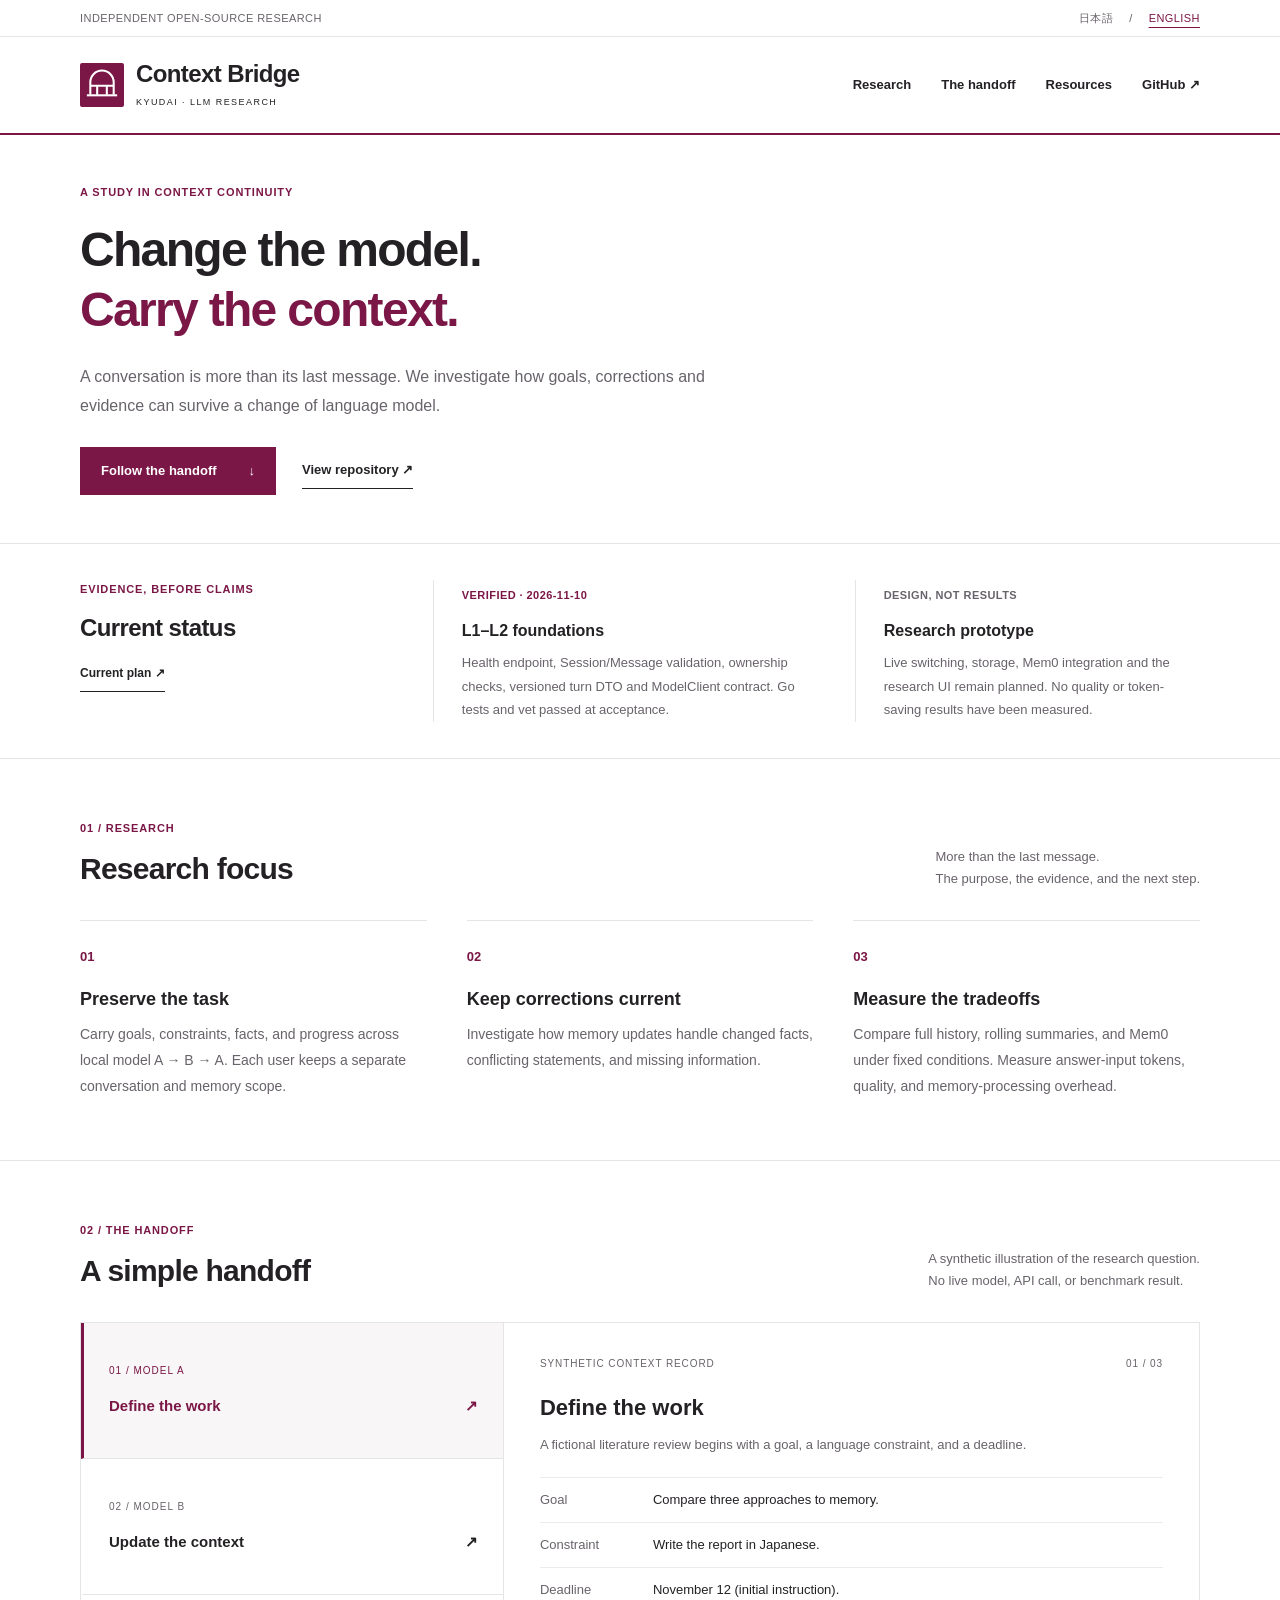
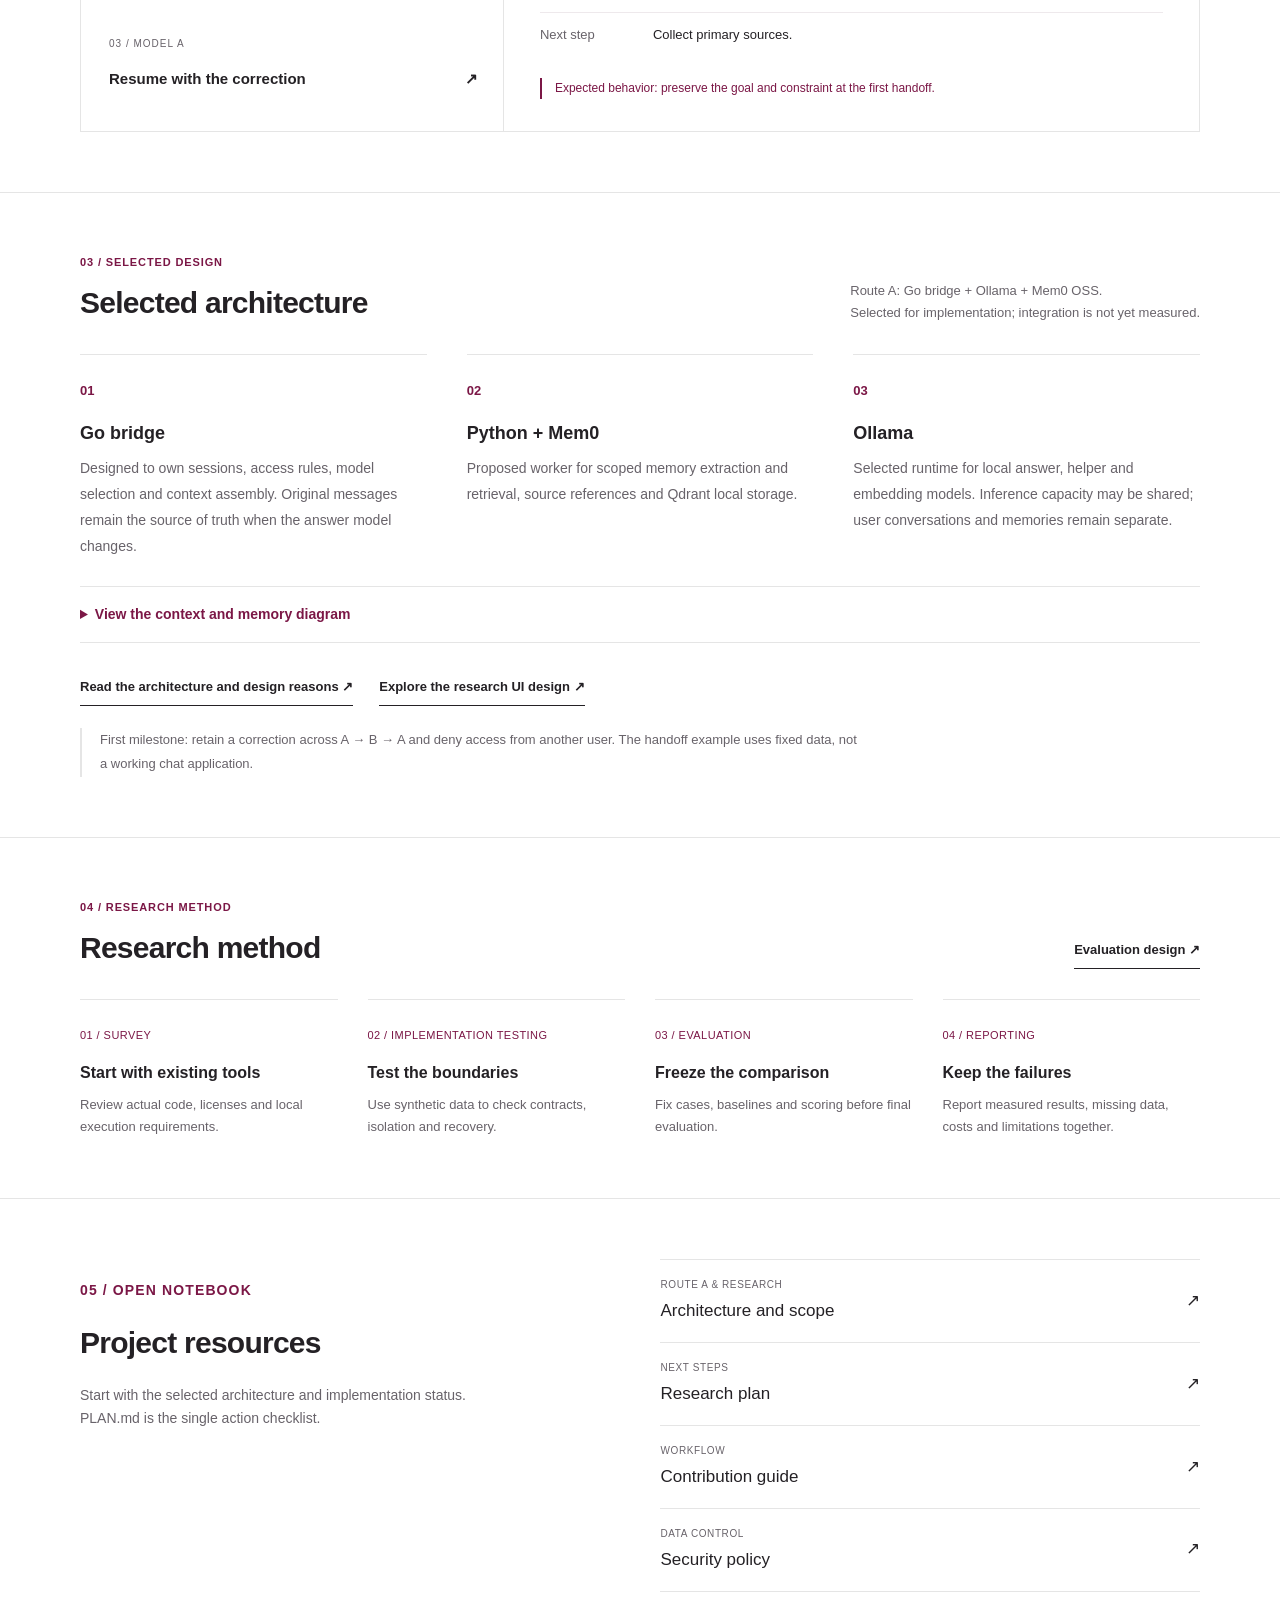
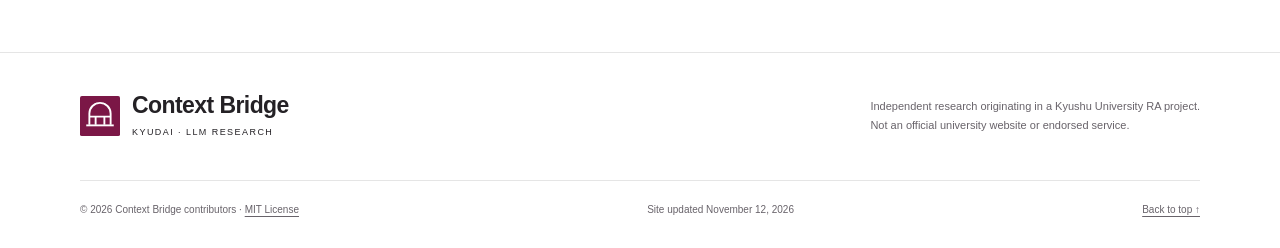
==== website/index.html @ 50d4b8a9 "Simplify public website with white academic layout" ====
<!doctype html>
<html lang="en">
<head>
  <meta charset="utf-8">
  <meta name="viewport" content="width=device-width, initial-scale=1">
  <meta name="description" content="Route A selected: Go, Ollama and Mem0 OSS. An independent research prototype for context continuity across local language models.">
  <meta name="theme-color" content="#ffffff">
  <title>Kyudai LLM Context Bridge — Carry the context</title>
  <link rel="icon" href="assets/mark.svg" type="image/svg+xml">
  <link rel="stylesheet" href="assets/style.css">
  <link rel="alternate" hreflang="ja" href="ja.html">
  <script src="assets/demo.js" defer></script>
</head>
<body>
  <a class="skip" href="#main">Skip to content</a>
  <div class="utility"><div class="wrap"><span>INDEPENDENT OPEN-SOURCE RESEARCH</span><nav aria-label="Language"><a href="ja.html" lang="ja">日本語</a><span aria-hidden="true">/</span><a href="index.html" aria-current="page">ENGLISH</a></nav></div></div>
  <header class="header wrap">
    <a class="brand" href="index.html"><img src="assets/mark.svg" width="44" height="44" alt=""><span>Context Bridge<span class="brand-sub">KYUDAI · LLM RESEARCH</span></span></a>
    <nav aria-label="Main"><a href="#research">Research</a><a href="#handoff">The handoff</a><a href="#resources">Resources</a><a href="https://github.com/lorendw7/kyudai-llm-context-bridge">GitHub <span aria-hidden="true">↗</span></a></nav>
  </header>

  <main id="main" tabindex="-1">
    <section class="hero"><div class="wrap hero-content">
      <div class="hero-copy"><p class="eyebrow">A STUDY IN CONTEXT CONTINUITY</p><h1>Change the model.<br><em>Carry the context.</em></h1><p class="lead">A conversation is more than its last message. We investigate how goals, corrections and evidence can survive a change of language model.</p><div class="actions"><a class="button" href="#handoff">Follow the handoff <span aria-hidden="true">↓</span></a><a class="text-link" href="https://github.com/lorendw7/kyudai-llm-context-bridge">View repository <span aria-hidden="true">↗</span></a></div></div>
    </div></section>

    <section class="status-strip" aria-labelledby="status-heading"><div class="wrap status-grid"><div><p class="eyebrow" id="status-heading">EVIDENCE, BEFORE CLAIMS</p><h2>Current status</h2><a class="text-link" href="https://github.com/lorendw7/kyudai-llm-context-bridge/blob/main/PLAN.md">Current plan <span aria-hidden="true">↗</span></a></div><div class="status-item"><span class="status-tag">VERIFIED · 2026-11-10</span><h3>L1–L2 foundations</h3><p>Health endpoint, Session/Message validation, ownership checks, versioned turn DTO and ModelClient contract. Go tests and vet passed at acceptance.</p></div><div class="status-item"><span class="status-tag neutral">DESIGN, NOT RESULTS</span><h3>Research prototype</h3><p>Live switching, storage, Mem0 integration and the research UI remain planned. No quality or token-saving results have been measured.</p></div></div></section>

    <section id="research" class="section wrap"><div class="section-heading"><div><p class="eyebrow">01 / RESEARCH</p><h2>Research focus</h2></div><p>More than the last message.<br>The purpose, the evidence, and the next step.</p></div><div class="research-grid"><article><span class="number">01</span><h3>Preserve the task</h3><p>Carry goals, constraints, facts, and progress across local model A → B → A. Each user keeps a separate conversation and memory scope.</p></article><article><span class="number">02</span><h3>Keep corrections current</h3><p>Investigate how memory updates handle changed facts, conflicting statements, and missing information.</p></article><article><span class="number">03</span><h3>Measure the tradeoffs</h3><p>Compare full history, rolling summaries, and Mem0 under fixed conditions. Measure answer-input tokens, quality, and memory-processing overhead.</p></article></div></section>

    <section id="handoff" class="demo-section"><div class="wrap"><div class="section-heading"><div><p class="eyebrow">02 / THE HANDOFF</p><h2>A simple handoff</h2></div><p>A synthetic illustration of the research question.<br>No live model, API call, or benchmark result.</p></div><div class="demo"><div class="steps" role="group" aria-label="Choose handoff stage"><button type="button" data-step="0" aria-pressed="true" aria-controls="handoff-detail"><span>01 / MODEL A</span>Define the work <span aria-hidden="true">↗</span></button><button type="button" data-step="1" aria-pressed="false" aria-controls="handoff-detail"><span>02 / MODEL B</span>Update the context <span aria-hidden="true">↗</span></button><button type="button" data-step="2" aria-pressed="false" aria-controls="handoff-detail"><span>03 / MODEL A</span>Resume with the correction <span aria-hidden="true">↗</span></button></div><div id="handoff-detail" class="context-sheet" aria-live="polite" aria-atomic="true"><div class="sheet-header"><span>SYNTHETIC CONTEXT RECORD</span><span id="step-count">01 / 03</span></div><h3 id="step-title">Define the work</h3><p id="step-description">A fictional literature review begins with a goal, a language constraint, and a deadline.</p><dl><div><dt>Goal</dt><dd id="demo-goal">Compare three approaches to memory.</dd></div><div><dt>Constraint</dt><dd id="demo-constraint">Write the report in Japanese.</dd></div><div><dt>Deadline</dt><dd id="demo-deadline">November 12 (initial instruction).</dd></div><div><dt>Next step</dt><dd id="demo-next">Collect primary sources.</dd></div></dl><p class="demo-note" id="demo-note">Expected behavior: preserve the goal and constraint at the first handoff.</p></div></div><noscript><p>The first stage is shown above. The remaining stages illustrate a deadline correction from November 12 to November 15 and its expected retention when returning to the local model. Enable JavaScript to switch stages.</p></noscript></div></section>

    <section id="architecture" class="section wrap"><div class="section-heading"><div><p class="eyebrow">03 / SELECTED DESIGN</p><h2>Selected architecture</h2></div><p>Route A: Go bridge + Ollama + Mem0 OSS.<br>Selected for implementation; integration is not yet measured.</p></div><div class="research-grid"><article><span class="number">01</span><h3>Go bridge</h3><p>Designed to own sessions, access rules, model selection and context assembly. Original messages remain the source of truth when the answer model changes.</p></article><article><span class="number">02</span><h3>Python + Mem0</h3><p>Proposed worker for scoped memory extraction and retrieval, source references and Qdrant local storage.</p></article><article><span class="number">03</span><h3>Ollama</h3><p>Selected runtime for local answer, helper and embedding models. Inference capacity may be shared; user conversations and memories remain separate.</p></article></div><details class="diagram"><summary>View the context and memory diagram</summary><figure class="architecture-figure"><a href="assets/context-continuity.svg"><img src="assets/context-continuity.svg" width="1200" height="680" loading="lazy" alt="Design proposal: local models A, B and A share one session. Original messages are authoritative; derived memory retains links to its sources."></a><figcaption>Source messages remain authoritative. Memory is derived and traceable.<a href="assets/context-continuity.svg">Open diagram <span aria-hidden="true">↗</span></a></figcaption></figure></details><div class="actions"><a class="text-link" href="https://github.com/lorendw7/kyudai-llm-context-bridge/blob/main/docs/architecture.md">Read the architecture and design reasons <span aria-hidden="true">↗</span></a><a class="text-link" href="https://github.com/lorendw7/kyudai-llm-context-bridge/blob/main/docs/ui.md">Explore the research UI design <span aria-hidden="true">↗</span></a></div><p class="lead">First milestone: retain a correction across A → B → A and deny access from another user. The handoff example uses fixed data, not a working chat application.</p></section>

    <section class="method-section" id="approach"><div class="wrap"><div class="section-heading"><div><p class="eyebrow">04 / RESEARCH METHOD</p><h2>Research method</h2></div><a class="text-link" href="https://github.com/lorendw7/kyudai-llm-context-bridge/blob/main/docs/evaluation.md">Evaluation design <span aria-hidden="true">↗</span></a></div><ol class="methods"><li><span>01 / SURVEY</span><h3>Start with existing tools</h3><p>Review actual code, licenses and local execution requirements.</p></li><li><span>02 / IMPLEMENTATION TESTING</span><h3>Test the boundaries</h3><p>Use synthetic data to check contracts, isolation and recovery.</p></li><li><span>03 / EVALUATION</span><h3>Freeze the comparison</h3><p>Fix cases, baselines and scoring before final evaluation.</p></li><li><span>04 / REPORTING</span><h3>Keep the failures</h3><p>Report measured results, missing data, costs and limitations together.</p></li></ol></div></section>

    <section id="resources" class="resources"><div class="wrap resource-grid"><div><p class="eyebrow">05 / OPEN NOTEBOOK</p><h2>Project resources</h2><p>Start with the selected architecture and implementation status.<br>PLAN.md is the single action checklist.</p></div><div class="resource-links"><a href="https://github.com/lorendw7/kyudai-llm-context-bridge/blob/main/README.md"><span><small>ROUTE A &amp; RESEARCH</small>Architecture and scope</span><span aria-hidden="true">↗</span></a><a href="https://github.com/lorendw7/kyudai-llm-context-bridge/blob/main/PLAN.md"><span><small>NEXT STEPS</small>Research plan</span><span aria-hidden="true">↗</span></a><a href="https://github.com/lorendw7/kyudai-llm-context-bridge/blob/main/CONTRIBUTING.md"><span><small>WORKFLOW</small>Contribution guide</span><span aria-hidden="true">↗</span></a><a href="https://github.com/lorendw7/kyudai-llm-context-bridge/blob/main/SECURITY.md"><span><small>DATA CONTROL</small>Security policy</span><span aria-hidden="true">↗</span></a></div></div></section>

  </main>
  <footer class="wrap"><div class="footer-top"><a class="brand" href="index.html"><img src="assets/mark.svg" width="40" height="40" alt=""><span>Context Bridge<span class="brand-sub">KYUDAI · LLM RESEARCH</span></span></a><p>Independent research originating in a Kyushu University RA project.<br>Not an official university website or endorsed service.</p></div><div class="footer-bottom"><span>© 2026 Context Bridge contributors · <a href="https://github.com/lorendw7/kyudai-llm-context-bridge/blob/main/LICENSE">MIT License</a></span><span>Site updated November 12, 2026</span><a href="#main">Back to top ↑</a></div></footer>
</body>
</html>
---- website/assets/style.css ----
:root {
  --plum: #7b1746;
  --plum-dark: #581031;
  --ink: #242125;
  --muted: #68636a;
  --line: #e5e5e5;
  --sans: Arial, "Yu Gothic", Meiryo, sans-serif;
}

* { box-sizing: border-box; }
html { scroll-behavior: smooth; scroll-padding-top: 24px; }
body { margin: 0; color: var(--ink); background: #fff; font: 16px/1.7 var(--sans); }
a { color: inherit; text-decoration: none; }
a:hover { color: var(--plum); }
a:focus-visible, button:focus-visible, summary:focus-visible { outline: 3px solid #b85709; outline-offset: 5px; }
button { font: inherit; }
p, h1, h2, h3, figure { margin: 0; }
p { color: var(--muted); }
img { max-width: 100%; }
.wrap { width: min(1120px, calc(100% - 80px)); margin-inline: auto; }
.utility { border-bottom: 1px solid var(--line); color: var(--muted); font-size: 11px; letter-spacing: .04em; }
.utility > .wrap { display: flex; justify-content: space-between; align-items: center; gap: 16px; min-height: 36px; }
.utility nav { display: flex; align-items: center; gap: 16px; }
.utility a { display: inline-block; padding: 8px 0; color: var(--muted); }
.utility a[aria-current] { color: var(--plum); text-decoration: underline; text-underline-offset: 5px; }
.utility a:hover { color: var(--plum); text-decoration: underline; }
.header { display: flex; justify-content: space-between; align-items: center; min-height: 96px; gap: 24px; }
.brand { display: flex; align-items: center; gap: 12px; color: var(--ink); font: 700 24px/1.1 var(--sans); letter-spacing: -.025em; white-space: nowrap; }
.brand img { flex: 0 0 auto; }
.brand-sub { display: block; margin-top: 7px; font: 9px/1.6 Arial, sans-serif; letter-spacing: .16em; }
.header nav { display: flex; gap: 30px; font-size: 13px; font-weight: 600; }
.header nav a { padding: 14px 0; }
.header nav a:hover { text-decoration: underline; text-underline-offset: 6px; }
.hero { border-top: 2px solid var(--plum); border-bottom: 1px solid var(--line); }
.hero-content { padding-block: 48px; }
.hero-copy { max-width: 760px; }
.eyebrow { margin-bottom: 18px; color: var(--plum); font-size: 11px; font-weight: 700; letter-spacing: .08em; }
h1 { font-size: clamp(34px, 4vw, 48px); line-height: 1.25; letter-spacing: -.035em; }
h1 em { color: var(--plum); font-style: normal; }
html[lang=ja] h1 { font-size: clamp(28px, 3.5vw, 42px); line-height: 1.6; letter-spacing: -.025em; }
.lead { max-width: 650px; margin-top: 22px; font-size: 16px; line-height: 1.85; }
.actions { display: flex; align-items: center; flex-wrap: wrap; gap: 26px; margin-top: 26px; }
.button { display: inline-flex; align-items: center; justify-content: space-between; gap: 32px; min-height: 48px; padding: 13px 21px; background: var(--plum); color: #fff; font-size: 13px; font-weight: 600; }
.button:hover { color: #fff; background: var(--plum-dark); }
.text-link { display: inline-block; border-bottom: 1px solid currentColor; padding-block: 7px; font-size: 13px; font-weight: 600; }
.status-strip { border-bottom: 1px solid var(--line); padding-block: 36px; }
.status-grid { display: grid; grid-template-columns: .9fr 1.1fr 1fr; gap: 42px; }
.status-grid .eyebrow { margin-bottom: 12px; }
.status-grid h2 { font-size: 24px; line-height: 1.4; }
.status-grid .text-link { margin-top: 12px; font-size: 12px; }
.status-item { border-left: 1px solid var(--line); padding-left: 28px; }
.status-tag { color: var(--plum); font-size: 11px; font-weight: 700; letter-spacing: .04em; }
.status-tag.neutral { color: var(--muted); }
.status-item h3 { margin-top: 12px; font-size: 16px; }
.status-item p { margin-top: 9px; font-size: 13px; line-height: 1.8; }
.section { padding-block: 60px; }
.section-heading { display: flex; justify-content: space-between; align-items: flex-end; gap: 35px; margin-bottom: 30px; }
.section-heading .eyebrow { margin-bottom: 12px; }
h2 { font-size: clamp(24px, 2.6vw, 30px); line-height: 1.35; letter-spacing: -.025em; }
html[lang=ja] h2 { line-height: 1.5; }
.section-heading > p { max-width: 365px; font-size: 13px; flex-shrink: 0; }
.research-grid { display: grid; grid-template-columns: repeat(3, 1fr); gap: 40px; }
.research-grid article { border-top: 1px solid var(--line); padding-top: 21px; }
.number { color: var(--plum); font-size: 13px; font-weight: 700; }
h3 { font-size: 18px; line-height: 1.45; font-weight: 600; }
.research-grid h3 { margin: 17px 0 10px; }
.research-grid p { font-size: 14px; line-height: 1.85; }
.demo-section { border-block: 1px solid var(--line); padding-block: 60px; }
.demo { display: grid; grid-template-columns: 1fr 1.65fr; border: 1px solid var(--line); }
.steps { display: flex; flex-direction: column; }
.steps button { flex: 1; border: 0; border-left: 3px solid transparent; border-bottom: 1px solid var(--line); padding: 24px 25px; min-height: 115px; text-align: left; background: #fff; color: var(--ink); font-size: 15px; font-weight: 600; cursor: pointer; }
.steps button:last-child { border-bottom: 0; }
.steps button > span:first-child { display: block; margin-bottom: 14px; color: var(--muted); font-size: 10px; font-weight: 400; letter-spacing: .1em; }
.steps button > span:last-child { float: right; margin-left: 12px; }
.steps button[aria-pressed=true] { border-left-color: var(--plum); background: #f8f6f7; color: var(--plum); }
.steps button[aria-pressed=true] > span:first-child { color: var(--plum); }
.steps button:not([aria-pressed=true]):hover { background: #fafafa; }
.steps button:focus-visible { position: relative; z-index: 1; outline-offset: -5px; }
.context-sheet { border-left: 1px solid var(--line); padding: 32px 36px; background: #fff; }
.sheet-header { display: flex; justify-content: space-between; gap: 18px; margin-bottom: 21px; color: var(--muted); font-size: 10px; letter-spacing: .09em; }
.context-sheet h3 { font-size: 22px; line-height: 1.4; }
.context-sheet > p { margin-top: 10px; font-size: 13px; }
.context-sheet dl { margin: 21px 0; }
.context-sheet dl > div { display: grid; grid-template-columns: 95px 1fr; gap: 18px; padding: 11px 0; border-top: 1px solid #eee9ec; font-size: 13px; }
.context-sheet dt { color: var(--muted); }
.context-sheet dd { margin: 0; }
.context-sheet .demo-note { border-left: 2px solid var(--plum); padding-left: 13px; color: var(--plum); font-size: 12px; }
noscript p { margin-top: 20px; font-size: 13px; }
.diagram { margin-top: 26px; border-block: 1px solid var(--line); }
.diagram summary { padding: 16px 0; color: var(--plum); font-size: 14px; font-weight: 600; cursor: pointer; }
.diagram summary:hover { text-decoration: underline; text-underline-offset: 4px; }
.architecture-figure { margin-bottom: 20px; border: 1px solid var(--line); }
.architecture-figure > a { display: block; }
.architecture-figure img { display: block; width: 100%; height: auto; }
.architecture-figure figcaption { display: flex; justify-content: space-between; gap: 20px; padding: 16px 22px; border-top: 1px solid var(--line); color: var(--muted); font-size: 12px; }
.architecture-figure figcaption a { flex-shrink: 0; color: var(--plum); text-decoration: underline; text-underline-offset: 4px; }
#architecture > .lead { max-width: 780px; border-left: 2px solid var(--line); padding-left: 18px; font-size: 13px; }
.method-section { border-top: 1px solid var(--line); padding-block: 60px; }
.methods { display: grid; grid-template-columns: repeat(4, 1fr); gap: 30px; margin: 0; padding: 0; list-style: none; }
.methods li { border-top: 1px solid var(--line); padding-top: 20px; }
.methods li > span { color: var(--plum); font-size: 11px; letter-spacing: .04em; }
.methods h3 { margin: 14px 0 10px; font-size: 16px; }
.methods p { font-size: 13px; }
.resources { padding-block: 60px; border-block: 1px solid var(--line); }
.resource-grid { display: grid; grid-template-columns: 1fr 1.1fr; gap: 90px; }
.resources p { margin: 20px 0; max-width: 440px; font-size: 14px; }
.resource-links a { display: flex; justify-content: space-between; align-items: center; gap: 20px; border-bottom: 1px solid var(--line); padding: 16px 0; font-size: 17px; }
.resource-links a:first-child { border-top: 1px solid var(--line); }
.resource-links small { display: block; margin-bottom: 4px; color: var(--muted); font-size: 10px; letter-spacing: .06em; }
.footer-top { display: flex; justify-content: space-between; align-items: center; gap: 30px; padding-block: 40px; }
.footer-top .brand { font-size: 23px; }
.footer-top p { max-width: 520px; font-size: 11px; }
.footer-bottom { display: flex; justify-content: space-between; gap: 24px; border-top: 1px solid var(--line); padding: 20px 0 30px; color: var(--muted); font-size: 10px; }
.footer-bottom a { text-decoration: underline; text-underline-offset: 3px; }
.skip { position: fixed; z-index: 10; top: -100px; left: 12px; padding: 12px; background: #fff; color: var(--plum); }
.skip:focus { top: 12px; }

@media (max-width: 1050px) {
  .wrap { width: calc(100% - 48px); }
  .header nav { gap: 20px; }
  .status-grid { gap: 25px; }
  .status-item { padding-left: 22px; }
  .research-grid { gap: 28px; }
  .resource-grid { gap: 50px; }
  .steps button { padding-inline: 23px; }
  .context-sheet { padding-inline: 27px; }
  .methods { gap: 23px; }
}

@media (max-width: 760px) {
  .wrap { width: calc(100% - 40px); }
  .utility { font-size: 10px; letter-spacing: 0; }
  .utility nav { gap: 10px; }
  .utility > .wrap { gap: 8px; }
  .header { display: block; min-height: auto; padding: 21px 0 12px; }
  .brand { font-size: 25px; }
  .header nav { justify-content: space-between; gap: 12px; margin-top: 15px; font-size: 12px; }
  .header nav a { padding-block: 10px; }
  .hero-content { padding-block: 36px 40px; }
  h1 { font-size: clamp(30px, 7vw, 42px); }
  html[lang=ja] h1 { font-size: clamp(24px, 5.8vw, 34px); }
  .lead { max-width: 540px; font-size: 15px; }
  .status-grid { grid-template-columns: 1fr; gap: 25px; }
  .status-grid > div:first-child { grid-column: 1 / -1; }
  .status-item { border-left: 0; border-top: 1px solid var(--line); padding: 20px 0 0; }
  .section { padding-block: 44px; }
  .section-heading { display: block; margin-bottom: 30px; }
  .section-heading > p, .section-heading > .text-link { margin-top: 18px; }
  .research-grid { grid-template-columns: 1fr; gap: 25px; }
  .research-grid article { display: grid; grid-template-columns: 40px 1fr; column-gap: 12px; padding-top: 19px; }
  .research-grid h3 { margin: 0 0 10px; }
  .research-grid p { grid-column: 2; }
  .demo-section { padding-block: 44px; }
  .demo { grid-template-columns: 1fr; }
  .steps button { min-height: 88px; padding: 17px 22px; }
  .steps button > span:first-child { margin-bottom: 6px; }
  .context-sheet { border-left: 0; border-top: 1px solid var(--line); padding: 26px 22px; min-height: 410px; }
  .context-sheet h3 { font-size: 23px; }
  .context-sheet dl > div { grid-template-columns: 75px 1fr; gap: 12px; }
  .architecture-figure figcaption { flex-direction: column; gap: 7px; padding: 13px 16px; font-size: 11px; }
  .method-section { padding-block: 44px; }
  .methods { grid-template-columns: 1fr 1fr; gap: 30px 24px; }
  .resource-grid { grid-template-columns: 1fr; gap: 35px; }
  .resources { padding-block: 44px; }
  .footer-top { flex-direction: column; align-items: flex-start; gap: 20px; padding-block: 30px; }
  .footer-bottom { flex-wrap: wrap; gap: 12px 20px; }
}

@media (max-width: 380px) {
  .wrap { width: calc(100% - 32px); }
  .utility > .wrap > span { max-width: 150px; }
  .brand { font-size: 23px; }
  .header nav { gap: 8px; font-size: 11px; }
  .actions { gap: 18px; }
  .methods { grid-template-columns: 1fr; gap: 24px; }
  .context-sheet { padding-inline: 18px; }
  .sheet-header { font-size: 9px; }
}

@media (prefers-reduced-motion: reduce) {
  html { scroll-behavior: auto; }
}
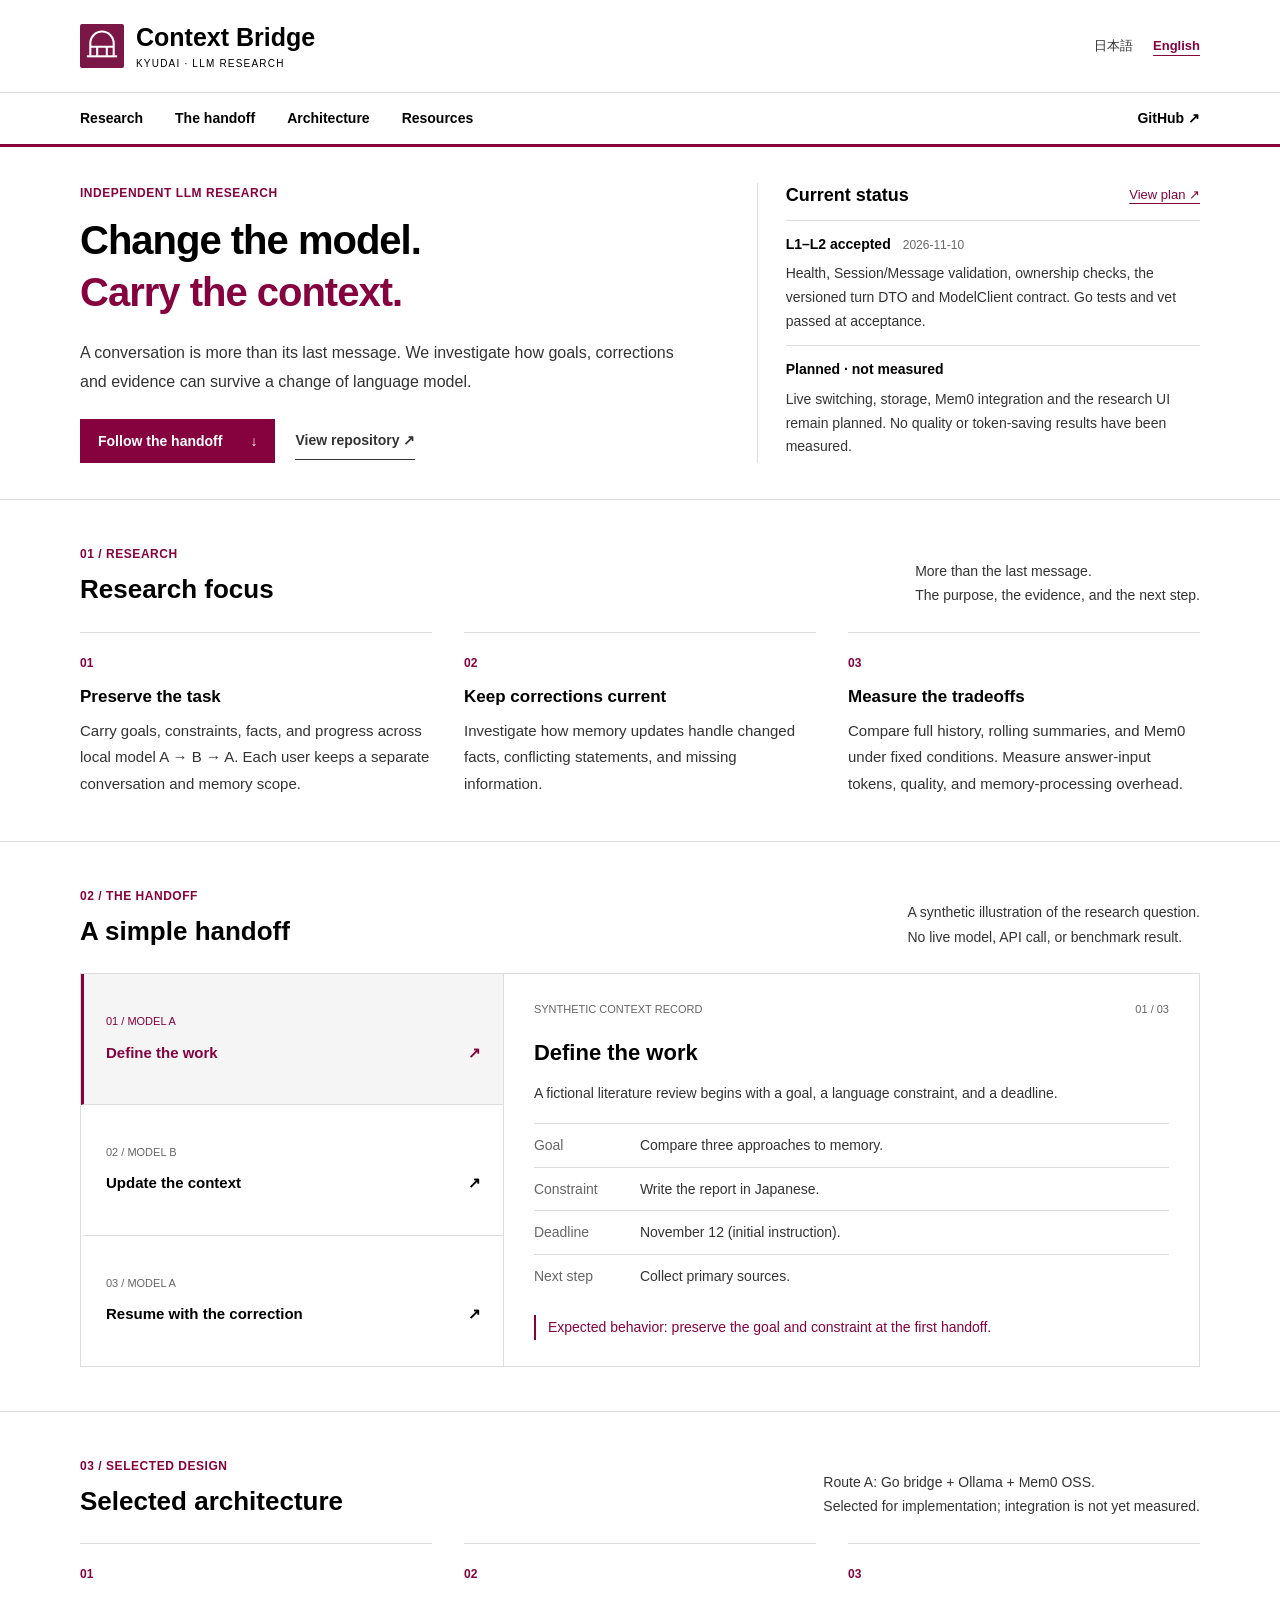
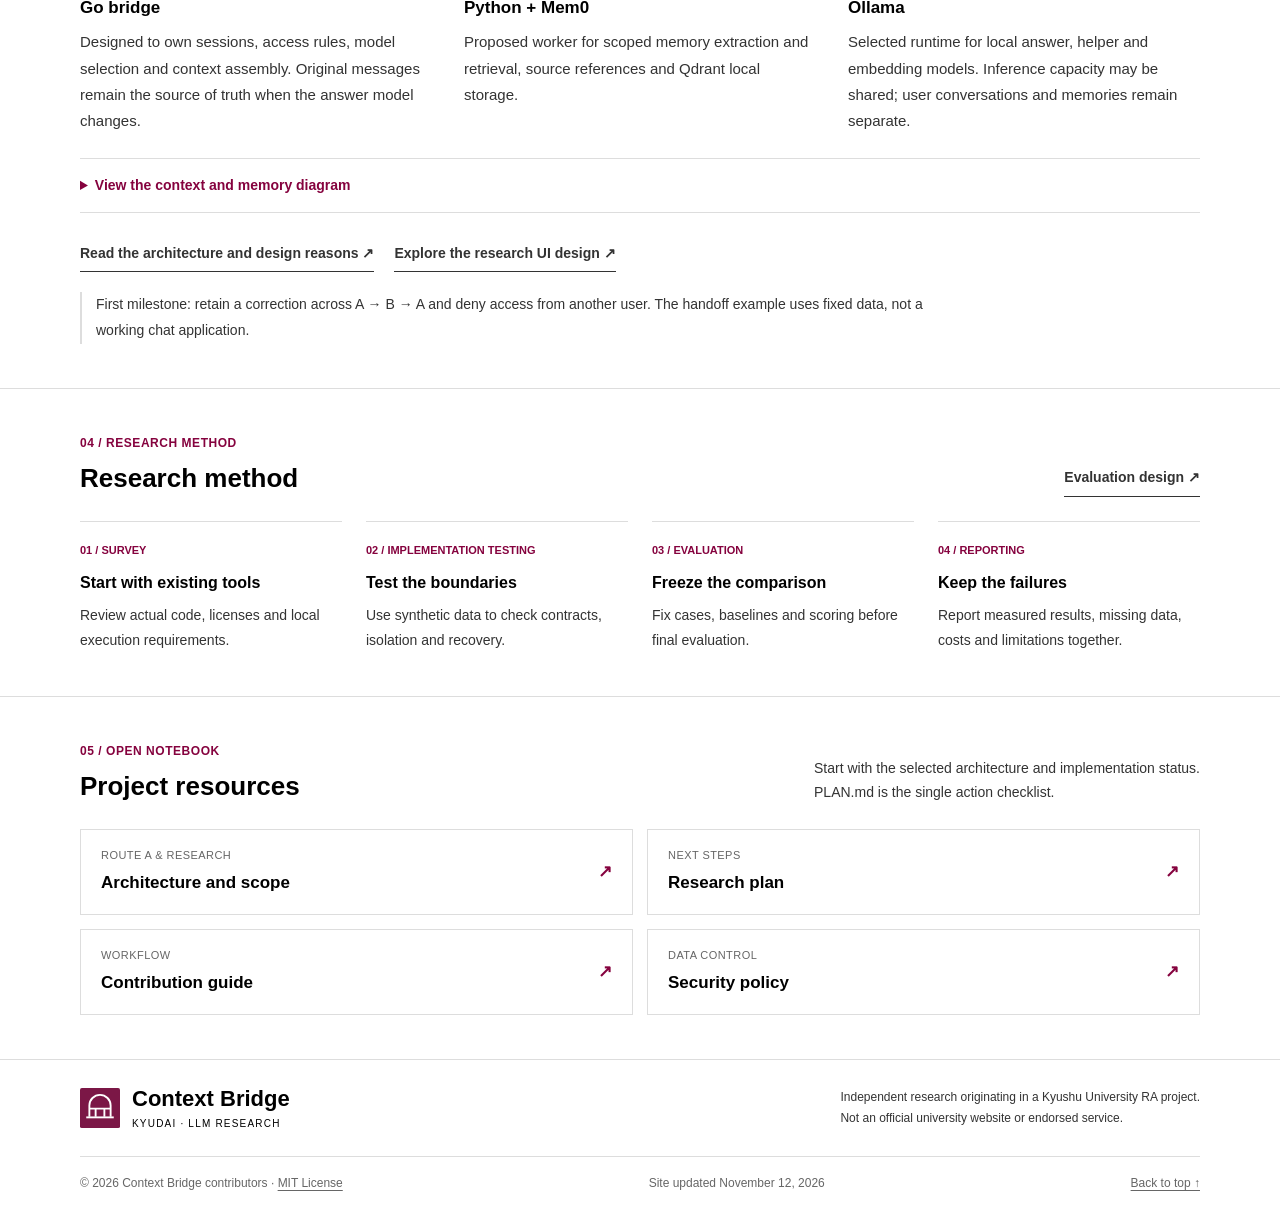
==== commit 858846dc: "Redesign public site with neutral university-inspired palette" ====
--- a/website/index.html
+++ b/website/index.html
@@ -1,42 +1,238 @@
 <!doctype html>
 <html lang="en">
-<head>
-  <meta charset="utf-8">
-  <meta name="viewport" content="width=device-width, initial-scale=1">
-  <meta name="description" content="Route A selected: Go, Ollama and Mem0 OSS. An independent research prototype for context continuity across local language models.">
-  <meta name="theme-color" content="#ffffff">
-  <title>Kyudai LLM Context Bridge — Carry the context</title>
-  <link rel="icon" href="assets/mark.svg" type="image/svg+xml">
-  <link rel="stylesheet" href="assets/style.css">
-  <link rel="alternate" hreflang="ja" href="ja.html">
-  <script src="assets/demo.js" defer></script>
-</head>
-<body>
-  <a class="skip" href="#main">Skip to content</a>
-  <div class="utility"><div class="wrap"><span>INDEPENDENT OPEN-SOURCE RESEARCH</span><nav aria-label="Language"><a href="ja.html" lang="ja">日本語</a><span aria-hidden="true">/</span><a href="index.html" aria-current="page">ENGLISH</a></nav></div></div>
-  <header class="header wrap">
-    <a class="brand" href="index.html"><img src="assets/mark.svg" width="44" height="44" alt=""><span>Context Bridge<span class="brand-sub">KYUDAI · LLM RESEARCH</span></span></a>
-    <nav aria-label="Main"><a href="#research">Research</a><a href="#handoff">The handoff</a><a href="#resources">Resources</a><a href="https://github.com/lorendw7/kyudai-llm-context-bridge">GitHub <span aria-hidden="true">↗</span></a></nav>
-  </header>
-
-  <main id="main" tabindex="-1">
-    <section class="hero"><div class="wrap hero-content">
-      <div class="hero-copy"><p class="eyebrow">A STUDY IN CONTEXT CONTINUITY</p><h1>Change the model.<br><em>Carry the context.</em></h1><p class="lead">A conversation is more than its last message. We investigate how goals, corrections and evidence can survive a change of language model.</p><div class="actions"><a class="button" href="#handoff">Follow the handoff <span aria-hidden="true">↓</span></a><a class="text-link" href="https://github.com/lorendw7/kyudai-llm-context-bridge">View repository <span aria-hidden="true">↗</span></a></div></div>
-    </div></section>
-
-    <section class="status-strip" aria-labelledby="status-heading"><div class="wrap status-grid"><div><p class="eyebrow" id="status-heading">EVIDENCE, BEFORE CLAIMS</p><h2>Current status</h2><a class="text-link" href="https://github.com/lorendw7/kyudai-llm-context-bridge/blob/main/PLAN.md">Current plan <span aria-hidden="true">↗</span></a></div><div class="status-item"><span class="status-tag">VERIFIED · 2026-11-10</span><h3>L1–L2 foundations</h3><p>Health endpoint, Session/Message validation, ownership checks, versioned turn DTO and ModelClient contract. Go tests and vet passed at acceptance.</p></div><div class="status-item"><span class="status-tag neutral">DESIGN, NOT RESULTS</span><h3>Research prototype</h3><p>Live switching, storage, Mem0 integration and the research UI remain planned. No quality or token-saving results have been measured.</p></div></div></section>
-
-    <section id="research" class="section wrap"><div class="section-heading"><div><p class="eyebrow">01 / RESEARCH</p><h2>Research focus</h2></div><p>More than the last message.<br>The purpose, the evidence, and the next step.</p></div><div class="research-grid"><article><span class="number">01</span><h3>Preserve the task</h3><p>Carry goals, constraints, facts, and progress across local model A → B → A. Each user keeps a separate conversation and memory scope.</p></article><article><span class="number">02</span><h3>Keep corrections current</h3><p>Investigate how memory updates handle changed facts, conflicting statements, and missing information.</p></article><article><span class="number">03</span><h3>Measure the tradeoffs</h3><p>Compare full history, rolling summaries, and Mem0 under fixed conditions. Measure answer-input tokens, quality, and memory-processing overhead.</p></article></div></section>
-
-    <section id="handoff" class="demo-section"><div class="wrap"><div class="section-heading"><div><p class="eyebrow">02 / THE HANDOFF</p><h2>A simple handoff</h2></div><p>A synthetic illustration of the research question.<br>No live model, API call, or benchmark result.</p></div><div class="demo"><div class="steps" role="group" aria-label="Choose handoff stage"><button type="button" data-step="0" aria-pressed="true" aria-controls="handoff-detail"><span>01 / MODEL A</span>Define the work <span aria-hidden="true">↗</span></button><button type="button" data-step="1" aria-pressed="false" aria-controls="handoff-detail"><span>02 / MODEL B</span>Update the context <span aria-hidden="true">↗</span></button><button type="button" data-step="2" aria-pressed="false" aria-controls="handoff-detail"><span>03 / MODEL A</span>Resume with the correction <span aria-hidden="true">↗</span></button></div><div id="handoff-detail" class="context-sheet" aria-live="polite" aria-atomic="true"><div class="sheet-header"><span>SYNTHETIC CONTEXT RECORD</span><span id="step-count">01 / 03</span></div><h3 id="step-title">Define the work</h3><p id="step-description">A fictional literature review begins with a goal, a language constraint, and a deadline.</p><dl><div><dt>Goal</dt><dd id="demo-goal">Compare three approaches to memory.</dd></div><div><dt>Constraint</dt><dd id="demo-constraint">Write the report in Japanese.</dd></div><div><dt>Deadline</dt><dd id="demo-deadline">November 12 (initial instruction).</dd></div><div><dt>Next step</dt><dd id="demo-next">Collect primary sources.</dd></div></dl><p class="demo-note" id="demo-note">Expected behavior: preserve the goal and constraint at the first handoff.</p></div></div><noscript><p>The first stage is shown above. The remaining stages illustrate a deadline correction from November 12 to November 15 and its expected retention when returning to the local model. Enable JavaScript to switch stages.</p></noscript></div></section>
-
-    <section id="architecture" class="section wrap"><div class="section-heading"><div><p class="eyebrow">03 / SELECTED DESIGN</p><h2>Selected architecture</h2></div><p>Route A: Go bridge + Ollama + Mem0 OSS.<br>Selected for implementation; integration is not yet measured.</p></div><div class="research-grid"><article><span class="number">01</span><h3>Go bridge</h3><p>Designed to own sessions, access rules, model selection and context assembly. Original messages remain the source of truth when the answer model changes.</p></article><article><span class="number">02</span><h3>Python + Mem0</h3><p>Proposed worker for scoped memory extraction and retrieval, source references and Qdrant local storage.</p></article><article><span class="number">03</span><h3>Ollama</h3><p>Selected runtime for local answer, helper and embedding models. Inference capacity may be shared; user conversations and memories remain separate.</p></article></div><details class="diagram"><summary>View the context and memory diagram</summary><figure class="architecture-figure"><a href="assets/context-continuity.svg"><img src="assets/context-continuity.svg" width="1200" height="680" loading="lazy" alt="Design proposal: local models A, B and A share one session. Original messages are authoritative; derived memory retains links to its sources."></a><figcaption>Source messages remain authoritative. Memory is derived and traceable.<a href="assets/context-continuity.svg">Open diagram <span aria-hidden="true">↗</span></a></figcaption></figure></details><div class="actions"><a class="text-link" href="https://github.com/lorendw7/kyudai-llm-context-bridge/blob/main/docs/architecture.md">Read the architecture and design reasons <span aria-hidden="true">↗</span></a><a class="text-link" href="https://github.com/lorendw7/kyudai-llm-context-bridge/blob/main/docs/ui.md">Explore the research UI design <span aria-hidden="true">↗</span></a></div><p class="lead">First milestone: retain a correction across A → B → A and deny access from another user. The handoff example uses fixed data, not a working chat application.</p></section>
-
-    <section class="method-section" id="approach"><div class="wrap"><div class="section-heading"><div><p class="eyebrow">04 / RESEARCH METHOD</p><h2>Research method</h2></div><a class="text-link" href="https://github.com/lorendw7/kyudai-llm-context-bridge/blob/main/docs/evaluation.md">Evaluation design <span aria-hidden="true">↗</span></a></div><ol class="methods"><li><span>01 / SURVEY</span><h3>Start with existing tools</h3><p>Review actual code, licenses and local execution requirements.</p></li><li><span>02 / IMPLEMENTATION TESTING</span><h3>Test the boundaries</h3><p>Use synthetic data to check contracts, isolation and recovery.</p></li><li><span>03 / EVALUATION</span><h3>Freeze the comparison</h3><p>Fix cases, baselines and scoring before final evaluation.</p></li><li><span>04 / REPORTING</span><h3>Keep the failures</h3><p>Report measured results, missing data, costs and limitations together.</p></li></ol></div></section>
-
-    <section id="resources" class="resources"><div class="wrap resource-grid"><div><p class="eyebrow">05 / OPEN NOTEBOOK</p><h2>Project resources</h2><p>Start with the selected architecture and implementation status.<br>PLAN.md is the single action checklist.</p></div><div class="resource-links"><a href="https://github.com/lorendw7/kyudai-llm-context-bridge/blob/main/README.md"><span><small>ROUTE A &amp; RESEARCH</small>Architecture and scope</span><span aria-hidden="true">↗</span></a><a href="https://github.com/lorendw7/kyudai-llm-context-bridge/blob/main/PLAN.md"><span><small>NEXT STEPS</small>Research plan</span><span aria-hidden="true">↗</span></a><a href="https://github.com/lorendw7/kyudai-llm-context-bridge/blob/main/CONTRIBUTING.md"><span><small>WORKFLOW</small>Contribution guide</span><span aria-hidden="true">↗</span></a><a href="https://github.com/lorendw7/kyudai-llm-context-bridge/blob/main/SECURITY.md"><span><small>DATA CONTROL</small>Security policy</span><span aria-hidden="true">↗</span></a></div></div></section>
-
-  </main>
-  <footer class="wrap"><div class="footer-top"><a class="brand" href="index.html"><img src="assets/mark.svg" width="40" height="40" alt=""><span>Context Bridge<span class="brand-sub">KYUDAI · LLM RESEARCH</span></span></a><p>Independent research originating in a Kyushu University RA project.<br>Not an official university website or endorsed service.</p></div><div class="footer-bottom"><span>© 2026 Context Bridge contributors · <a href="https://github.com/lorendw7/kyudai-llm-context-bridge/blob/main/LICENSE">MIT License</a></span><span>Site updated November 12, 2026</span><a href="#main">Back to top ↑</a></div></footer>
-</body>
+  <head>
+    <meta charset="utf-8">
+    <meta name="viewport" content="width=device-width, initial-scale=1">
+    <meta name="description" content="Route A selected: Go, Ollama and Mem0 OSS. An independent research prototype for context continuity across local language models.">
+    <meta name="theme-color" content="#ffffff">
+    <meta name="color-scheme" content="light">
+    <title>Kyudai LLM Context Bridge — Carry the context</title>
+    <link rel="icon" href="assets/mark.svg" type="image/svg+xml">
+    <link rel="stylesheet" href="assets/style.css?v=20261112-neutral">
+    <link rel="alternate" hreflang="ja" href="ja.html">
+    <script src="assets/demo.js" defer></script>
+  </head>
+  <body>
+    <a class="skip" href="#main">Skip to content</a>
+    <header class="masthead">
+      <div class="header wrap">
+        <a class="brand" href="index.html"><img src="assets/mark.svg" width="44" height="44" alt=""><span>Context Bridge<span class="brand-sub">KYUDAI · LLM RESEARCH</span></span></a>
+        <nav class="language-nav" aria-label="Language">
+          <a href="ja.html" lang="ja">日本語</a>
+          <a href="index.html" lang="en" aria-current="page">English</a>
+        </nav>
+      </div>
+      <nav class="main-nav" aria-label="Main">
+        <div class="wrap">
+          <a href="#research">Research</a>
+          <a href="#handoff">The handoff</a>
+          <a href="#architecture">Architecture</a>
+          <a href="#resources">Resources</a>
+          <a class="repository-link" href="https://github.com/lorendw7/kyudai-llm-context-bridge">GitHub <span aria-hidden="true">↗</span></a>
+        </div>
+      </nav>
+    </header>
+    <main id="main" tabindex="-1">
+      <section class="hero">
+        <div class="wrap hero-content">
+          <div class="hero-copy">
+            <p class="eyebrow">INDEPENDENT LLM RESEARCH</p>
+            <h1>Change the model.<br><em>Carry the context.</em></h1>
+            <p class="lead">A conversation is more than its last message. We investigate how goals, corrections and evidence can survive a change of language model.</p>
+            <div class="actions">
+              <a class="button" href="#handoff">Follow the handoff <span aria-hidden="true">↓</span></a>
+              <a class="text-link" href="https://github.com/lorendw7/kyudai-llm-context-bridge">View repository <span aria-hidden="true">↗</span></a>
+            </div>
+          </div>
+          <aside class="project-status" aria-labelledby="status-heading">
+            <div class="status-heading">
+              <h2 id="status-heading">Current status</h2>
+              <a href="https://github.com/lorendw7/kyudai-llm-context-bridge/blob/main/PLAN.md">View plan <span aria-hidden="true">↗</span></a>
+            </div>
+            <div class="status-item">
+              <h3>L1–L2 accepted <time datetime="2026-11-10">2026-11-10</time></h3>
+              <p>Health, Session/Message validation, ownership checks, the versioned turn DTO and ModelClient contract. Go tests and vet passed at acceptance.</p>
+            </div>
+            <div class="status-item">
+              <h3>Planned · not measured</h3>
+              <p>Live switching, storage, Mem0 integration and the research UI remain planned. No quality or token-saving results have been measured.</p>
+            </div>
+          </aside>
+        </div>
+      </section>
+      <section id="research" class="section wrap">
+        <div class="section-heading">
+          <div>
+            <p class="eyebrow">01 / RESEARCH</p>
+            <h2>Research focus</h2>
+          </div>
+          <p>More than the last message.<br>The purpose, the evidence, and the next step.</p>
+        </div>
+        <div class="research-grid">
+          <article>
+            <span class="number">01</span>
+            <h3>Preserve the task</h3>
+            <p>Carry goals, constraints, facts, and progress across local model A → B → A. Each user keeps a separate conversation and memory scope.</p>
+          </article>
+          <article>
+            <span class="number">02</span>
+            <h3>Keep corrections current</h3>
+            <p>Investigate how memory updates handle changed facts, conflicting statements, and missing information.</p>
+          </article>
+          <article>
+            <span class="number">03</span>
+            <h3>Measure the tradeoffs</h3>
+            <p>Compare full history, rolling summaries, and Mem0 under fixed conditions. Measure answer-input tokens, quality, and memory-processing overhead.</p>
+          </article>
+        </div>
+      </section>
+      <section id="handoff" class="demo-section">
+        <div class="wrap">
+          <div class="section-heading">
+            <div>
+              <p class="eyebrow">02 / THE HANDOFF</p>
+              <h2>A simple handoff</h2>
+            </div>
+            <p>A synthetic illustration of the research question.<br>No live model, API call, or benchmark result.</p>
+          </div>
+          <div class="demo">
+            <div class="steps" role="group" aria-label="Choose handoff stage">
+              <button type="button" data-step="0" aria-pressed="true" aria-controls="handoff-detail"><span>01 / MODEL A</span>Define the work <span aria-hidden="true">↗</span></button>
+              <button type="button" data-step="1" aria-pressed="false" aria-controls="handoff-detail"><span>02 / MODEL B</span>Update the context <span aria-hidden="true">↗</span></button>
+              <button type="button" data-step="2" aria-pressed="false" aria-controls="handoff-detail"><span>03 / MODEL A</span>Resume with the correction <span aria-hidden="true">↗</span></button>
+            </div>
+            <div id="handoff-detail" class="context-sheet" aria-live="polite" aria-atomic="true">
+              <div class="sheet-header">
+                <span>SYNTHETIC CONTEXT RECORD</span>
+                <span id="step-count">01 / 03</span>
+              </div>
+              <h3 id="step-title">Define the work</h3>
+              <p id="step-description">A fictional literature review begins with a goal, a language constraint, and a deadline.</p>
+              <dl>
+                <div>
+                  <dt>Goal</dt>
+                  <dd id="demo-goal">Compare three approaches to memory.</dd>
+                </div>
+                <div>
+                  <dt>Constraint</dt>
+                  <dd id="demo-constraint">Write the report in Japanese.</dd>
+                </div>
+                <div>
+                  <dt>Deadline</dt>
+                  <dd id="demo-deadline">November 12 (initial instruction).</dd>
+                </div>
+                <div>
+                  <dt>Next step</dt>
+                  <dd id="demo-next">Collect primary sources.</dd>
+                </div>
+              </dl>
+              <p class="demo-note" id="demo-note">Expected behavior: preserve the goal and constraint at the first handoff.</p>
+            </div>
+          </div>
+          <noscript>
+            <p>The first stage is shown above. The remaining stages illustrate a deadline correction from November 12 to November 15 and its expected retention when returning to the local model. Enable JavaScript to switch stages.</p>
+          </noscript>
+        </div>
+      </section>
+      <section id="architecture" class="section wrap">
+        <div class="section-heading">
+          <div>
+            <p class="eyebrow">03 / SELECTED DESIGN</p>
+            <h2>Selected architecture</h2>
+          </div>
+          <p>Route A: Go bridge + Ollama + Mem0 OSS.<br>Selected for implementation; integration is not yet measured.</p>
+        </div>
+        <div class="research-grid">
+          <article>
+            <span class="number">01</span>
+            <h3>Go bridge</h3>
+            <p>Designed to own sessions, access rules, model selection and context assembly. Original messages remain the source of truth when the answer model changes.</p>
+          </article>
+          <article>
+            <span class="number">02</span>
+            <h3>Python + Mem0</h3>
+            <p>Proposed worker for scoped memory extraction and retrieval, source references and Qdrant local storage.</p>
+          </article>
+          <article>
+            <span class="number">03</span>
+            <h3>Ollama</h3>
+            <p>Selected runtime for local answer, helper and embedding models. Inference capacity may be shared; user conversations and memories remain separate.</p>
+          </article>
+        </div>
+        <details class="diagram">
+          <summary>View the context and memory diagram</summary>
+          <figure class="architecture-figure">
+            <a href="assets/context-continuity.svg"><img src="assets/context-continuity.svg" width="1200" height="680" loading="lazy" alt="Design proposal: local models A, B and A share one session. Original messages are authoritative; derived memory retains links to its sources."></a>
+            <figcaption>Source messages remain authoritative. Memory is derived and traceable.<a href="assets/context-continuity.svg">Open diagram <span aria-hidden="true">↗</span></a></figcaption>
+          </figure>
+        </details>
+        <div class="actions">
+          <a class="text-link" href="https://github.com/lorendw7/kyudai-llm-context-bridge/blob/main/docs/architecture.md">Read the architecture and design reasons <span aria-hidden="true">↗</span></a>
+          <a class="text-link" href="https://github.com/lorendw7/kyudai-llm-context-bridge/blob/main/docs/ui.md">Explore the research UI design <span aria-hidden="true">↗</span></a>
+        </div>
+        <p class="lead">First milestone: retain a correction across A → B → A and deny access from another user. The handoff example uses fixed data, not a working chat application.</p>
+      </section>
+      <section class="method-section" id="approach">
+        <div class="wrap">
+          <div class="section-heading">
+            <div>
+              <p class="eyebrow">04 / RESEARCH METHOD</p>
+              <h2>Research method</h2>
+            </div>
+            <a class="text-link" href="https://github.com/lorendw7/kyudai-llm-context-bridge/blob/main/docs/evaluation.md">Evaluation design <span aria-hidden="true">↗</span></a>
+          </div>
+          <ol class="methods">
+            <li>
+              <span>01 / SURVEY</span>
+              <h3>Start with existing tools</h3>
+              <p>Review actual code, licenses and local execution requirements.</p>
+            </li>
+            <li>
+              <span>02 / IMPLEMENTATION TESTING</span>
+              <h3>Test the boundaries</h3>
+              <p>Use synthetic data to check contracts, isolation and recovery.</p>
+            </li>
+            <li>
+              <span>03 / EVALUATION</span>
+              <h3>Freeze the comparison</h3>
+              <p>Fix cases, baselines and scoring before final evaluation.</p>
+            </li>
+            <li>
+              <span>04 / REPORTING</span>
+              <h3>Keep the failures</h3>
+              <p>Report measured results, missing data, costs and limitations together.</p>
+            </li>
+          </ol>
+        </div>
+      </section>
+      <section id="resources" class="resources">
+        <div class="wrap">
+          <div class="section-heading">
+            <div>
+              <p class="eyebrow">05 / OPEN NOTEBOOK</p>
+              <h2>Project resources</h2>
+            </div>
+            <p>Start with the selected architecture and implementation status.<br>PLAN.md is the single action checklist.</p>
+          </div>
+          <div class="resource-links">
+            <a href="https://github.com/lorendw7/kyudai-llm-context-bridge/blob/main/README.md"><span><small>ROUTE A &amp; RESEARCH</small>Architecture and scope</span><span aria-hidden="true">↗</span></a>
+            <a href="https://github.com/lorendw7/kyudai-llm-context-bridge/blob/main/PLAN.md"><span><small>NEXT STEPS</small>Research plan</span><span aria-hidden="true">↗</span></a>
+            <a href="https://github.com/lorendw7/kyudai-llm-context-bridge/blob/main/CONTRIBUTING.md"><span><small>WORKFLOW</small>Contribution guide</span><span aria-hidden="true">↗</span></a>
+            <a href="https://github.com/lorendw7/kyudai-llm-context-bridge/blob/main/SECURITY.md"><span><small>DATA CONTROL</small>Security policy</span><span aria-hidden="true">↗</span></a>
+          </div>
+        </div>
+      </section>
+    </main>
+    <footer class="wrap">
+      <div class="footer-top">
+        <a class="brand" href="index.html"><img src="assets/mark.svg" width="40" height="40" alt=""><span>Context Bridge<span class="brand-sub">KYUDAI · LLM RESEARCH</span></span></a>
+        <p>Independent research originating in a Kyushu University RA project.<br>Not an official university website or endorsed service.</p>
+      </div>
+      <div class="footer-bottom">
+        <span>© 2026 Context Bridge contributors · <a href="https://github.com/lorendw7/kyudai-llm-context-bridge/blob/main/LICENSE">MIT License</a></span>
+        <span>Site updated November 12, 2026</span>
+        <a href="#main">Back to top ↑</a>
+      </div>
+    </footer>
+  </body>
 </html>
--- a/website/assets/style.css
+++ b/website/assets/style.css
@@ -1,180 +1,180 @@
+/* Neutral page colors sampled from the reference site; see docs/sources.md. */
 :root {
-  --plum: #7b1746;
-  --plum-dark: #581031;
-  --ink: #242125;
-  --muted: #68636a;
-  --line: #e5e5e5;
-  --sans: Arial, "Yu Gothic", Meiryo, sans-serif;
+  color-scheme: only light;
+  --accent: #85023e;
+  --accent-dark: #63002e;
+  --heading: #000;
+  --text: #333;
+  --muted: #666;
+  --surface: #fff;
+  --selected: #f5f5f5;
+  --line: #ddd;
+  --font: Arial, Meiryo, "Hiragino Kaku Gothic ProN", sans-serif;
 }
 
+/* Canvas and typography */
 * { box-sizing: border-box; }
-html { scroll-behavior: smooth; scroll-padding-top: 24px; }
-body { margin: 0; color: var(--ink); background: #fff; font: 16px/1.7 var(--sans); }
+html { background: var(--surface); scroll-behavior: smooth; scroll-padding-top: 20px; }
+body { margin: 0; background: var(--surface); color: var(--text); font: 15px/1.75 var(--font); }
+html[lang=ja] { --font: Meiryo, "Hiragino Kaku Gothic ProN", Arial, sans-serif; }
+header, main, section, footer, aside { background: var(--surface); }
 a { color: inherit; text-decoration: none; }
-a:hover { color: var(--plum); }
-a:focus-visible, button:focus-visible, summary:focus-visible { outline: 3px solid #b85709; outline-offset: 5px; }
+a:hover { color: var(--accent); }
+a:focus-visible, button:focus-visible, summary:focus-visible { outline: 3px solid var(--accent); outline-offset: 4px; }
+p, h1, h2, h3, figure { margin: 0; }
+h1, h2, h3 { color: var(--heading); }
+h1 { font-size: clamp(30px, 3.2vw, 40px); line-height: 1.3; letter-spacing: -.025em; }
+h1 em { color: var(--accent); font-style: normal; }
+html[lang=ja] h1 { font-size: clamp(26px, 2.8vw, 35px); line-height: 1.65; letter-spacing: -.04em; }
+h2 { font-size: 26px; line-height: 1.4; }
+h3 { font-size: 17px; line-height: 1.6; }
+img { max-width: 100%; }
 button { font: inherit; }
-p, h1, h2, h3, figure { margin: 0; }
-p { color: var(--muted); }
-img { max-width: 100%; }
-.wrap { width: min(1120px, calc(100% - 80px)); margin-inline: auto; }
-.utility { border-bottom: 1px solid var(--line); color: var(--muted); font-size: 11px; letter-spacing: .04em; }
-.utility > .wrap { display: flex; justify-content: space-between; align-items: center; gap: 16px; min-height: 36px; }
-.utility nav { display: flex; align-items: center; gap: 16px; }
-.utility a { display: inline-block; padding: 8px 0; color: var(--muted); }
-.utility a[aria-current] { color: var(--plum); text-decoration: underline; text-underline-offset: 5px; }
-.utility a:hover { color: var(--plum); text-decoration: underline; }
-.header { display: flex; justify-content: space-between; align-items: center; min-height: 96px; gap: 24px; }
-.brand { display: flex; align-items: center; gap: 12px; color: var(--ink); font: 700 24px/1.1 var(--sans); letter-spacing: -.025em; white-space: nowrap; }
+.wrap { width: min(1120px, calc(100% - 64px)); margin-inline: auto; }
+.eyebrow { margin-bottom: 10px; color: var(--accent); font-size: 12px; font-weight: 700; letter-spacing: .045em; }
+.lead { margin-top: 20px; font-size: 16px; line-height: 1.85; }
+.actions { display: flex; align-items: center; flex-wrap: wrap; gap: 20px; margin-top: 22px; }
+.button { display: inline-flex; align-items: center; justify-content: space-between; gap: 28px; min-height: 44px; padding: 10px 18px; background: var(--accent); color: #fff; font-size: 14px; font-weight: 700; }
+.button:hover { background: var(--accent-dark); color: #fff; }
+.text-link { display: inline-block; padding-block: 6px; border-bottom: 1px solid currentColor; font-size: 14px; font-weight: 700; }
+
+/* Header and project introduction */
+.masthead { border-bottom: 3px solid var(--accent); }
+.header { display: flex; align-items: center; justify-content: space-between; gap: 24px; min-height: 92px; }
+.brand { display: inline-flex; align-items: center; gap: 12px; color: var(--heading); font: 700 25px/1.2 Arial, sans-serif; white-space: nowrap; }
 .brand img { flex: 0 0 auto; }
-.brand-sub { display: block; margin-top: 7px; font: 9px/1.6 Arial, sans-serif; letter-spacing: .16em; }
-.header nav { display: flex; gap: 30px; font-size: 13px; font-weight: 600; }
-.header nav a { padding: 14px 0; }
-.header nav a:hover { text-decoration: underline; text-underline-offset: 6px; }
-.hero { border-top: 2px solid var(--plum); border-bottom: 1px solid var(--line); }
-.hero-content { padding-block: 48px; }
-.hero-copy { max-width: 760px; }
-.eyebrow { margin-bottom: 18px; color: var(--plum); font-size: 11px; font-weight: 700; letter-spacing: .08em; }
-h1 { font-size: clamp(34px, 4vw, 48px); line-height: 1.25; letter-spacing: -.035em; }
-h1 em { color: var(--plum); font-style: normal; }
-html[lang=ja] h1 { font-size: clamp(28px, 3.5vw, 42px); line-height: 1.6; letter-spacing: -.025em; }
-.lead { max-width: 650px; margin-top: 22px; font-size: 16px; line-height: 1.85; }
-.actions { display: flex; align-items: center; flex-wrap: wrap; gap: 26px; margin-top: 26px; }
-.button { display: inline-flex; align-items: center; justify-content: space-between; gap: 32px; min-height: 48px; padding: 13px 21px; background: var(--plum); color: #fff; font-size: 13px; font-weight: 600; }
-.button:hover { color: #fff; background: var(--plum-dark); }
-.text-link { display: inline-block; border-bottom: 1px solid currentColor; padding-block: 7px; font-size: 13px; font-weight: 600; }
-.status-strip { border-bottom: 1px solid var(--line); padding-block: 36px; }
-.status-grid { display: grid; grid-template-columns: .9fr 1.1fr 1fr; gap: 42px; }
-.status-grid .eyebrow { margin-bottom: 12px; }
-.status-grid h2 { font-size: 24px; line-height: 1.4; }
-.status-grid .text-link { margin-top: 12px; font-size: 12px; }
-.status-item { border-left: 1px solid var(--line); padding-left: 28px; }
-.status-tag { color: var(--plum); font-size: 11px; font-weight: 700; letter-spacing: .04em; }
-.status-tag.neutral { color: var(--muted); }
-.status-item h3 { margin-top: 12px; font-size: 16px; }
-.status-item p { margin-top: 9px; font-size: 13px; line-height: 1.8; }
-.section { padding-block: 60px; }
-.section-heading { display: flex; justify-content: space-between; align-items: flex-end; gap: 35px; margin-bottom: 30px; }
-.section-heading .eyebrow { margin-bottom: 12px; }
-h2 { font-size: clamp(24px, 2.6vw, 30px); line-height: 1.35; letter-spacing: -.025em; }
-html[lang=ja] h2 { line-height: 1.5; }
-.section-heading > p { max-width: 365px; font-size: 13px; flex-shrink: 0; }
-.research-grid { display: grid; grid-template-columns: repeat(3, 1fr); gap: 40px; }
-.research-grid article { border-top: 1px solid var(--line); padding-top: 21px; }
-.number { color: var(--plum); font-size: 13px; font-weight: 700; }
-h3 { font-size: 18px; line-height: 1.45; font-weight: 600; }
-.research-grid h3 { margin: 17px 0 10px; }
-.research-grid p { font-size: 14px; line-height: 1.85; }
-.demo-section { border-block: 1px solid var(--line); padding-block: 60px; }
+.brand-sub { display: block; margin-top: 6px; font-size: 10px; font-weight: 400; letter-spacing: .12em; }
+.language-nav { display: flex; gap: 20px; font-size: 13px; }
+.language-nav a { padding-block: 10px; }
+.language-nav a[aria-current] { color: var(--accent); font-weight: 700; text-decoration: underline; text-underline-offset: 5px; }
+.main-nav { border-top: 1px solid var(--line); }
+.main-nav > .wrap { display: flex; flex-wrap: wrap; align-items: center; gap: 0 32px; }
+.main-nav a { padding: 13px 0; color: var(--heading); font-size: 14px; font-weight: 700; }
+.main-nav a:hover { color: var(--accent); text-decoration: underline; text-underline-offset: 5px; }
+.main-nav .repository-link { margin-left: auto; }
+.hero { border-bottom: 1px solid var(--line); }
+.hero-content { display: grid; grid-template-columns: 1.4fr 1fr; gap: 56px; padding-block: 36px; }
+.hero-copy { align-self: center; }
+.project-status { border-left: 1px solid var(--line); padding-left: 28px; }
+.status-heading { display: flex; flex-wrap: wrap; align-items: center; justify-content: space-between; gap: 8px 16px; padding-bottom: 12px; }
+.status-heading h2 { font-size: 18px; }
+.status-heading a { color: var(--accent); font-size: 13px; text-decoration: underline; text-underline-offset: 4px; }
+.status-item { border-top: 1px solid var(--line); padding-top: 12px; margin-top: 12px; }
+.status-heading + .status-item { margin-top: 0; }
+.status-item h3 { display: flex; flex-wrap: wrap; align-items: baseline; gap: 4px 12px; font-size: 14px; }
+.status-item time { color: var(--muted); font-size: 12px; font-weight: 400; }
+.status-item p { margin-top: 7px; font-size: 14px; line-height: 1.7; }
+
+/* Research and reference sections */
+.section, .demo-section, .method-section, .resources { padding-block: 44px; }
+.demo-section, .method-section, .resources { border-top: 1px solid var(--line); }
+.demo-section, .resources { border-bottom: 1px solid var(--line); }
+.section-heading { display: flex; align-items: flex-end; justify-content: space-between; gap: 24px; margin-bottom: 24px; }
+.section-heading .eyebrow { margin-bottom: 6px; }
+.section-heading > p { max-width: 400px; font-size: 14px; }
+.research-grid { display: grid; grid-template-columns: repeat(3, minmax(0, 1fr)); gap: 32px; }
+.research-grid article { border-top: 1px solid var(--line); padding-top: 16px; }
+.number { color: var(--accent); font-size: 12px; font-weight: 700; }
+.research-grid h3 { margin: 8px 0; }
+.research-grid p { font-size: 15px; }
+.diagram { margin-top: 24px; border-block: 1px solid var(--line); }
+.diagram summary { padding-block: 14px; color: var(--accent); font-size: 14px; font-weight: 700; cursor: pointer; }
+.diagram summary:hover { text-decoration: underline; text-underline-offset: 4px; }
+.architecture-figure { margin-bottom: 18px; border: 1px solid var(--line); }
+.architecture-figure > a, .architecture-figure img { display: block; }
+.architecture-figure img { width: 100%; height: auto; }
+.architecture-figure figcaption { display: flex; justify-content: space-between; gap: 18px; border-top: 1px solid var(--line); padding: 14px 18px; font-size: 13px; }
+.architecture-figure figcaption a { flex-shrink: 0; color: var(--accent); text-decoration: underline; text-underline-offset: 4px; }
+#architecture > .lead { max-width: 850px; padding-left: 14px; border-left: 2px solid var(--line); font-size: 14px; }
+.methods { display: grid; grid-template-columns: repeat(4, minmax(0, 1fr)); gap: 24px; margin: 0; padding: 0; list-style: none; }
+.methods li { border-top: 1px solid var(--line); padding-top: 14px; }
+.methods li > span { color: var(--accent); font-size: 11px; font-weight: 700; }
+.methods h3 { margin: 8px 0; font-size: 16px; }
+.methods p { font-size: 14px; }
+.resource-links { display: grid; grid-template-columns: repeat(2, minmax(0, 1fr)); gap: 14px; }
+.resource-links a { display: flex; align-items: center; justify-content: space-between; gap: 16px; border: 1px solid var(--line); padding: 16px 20px; color: var(--heading); font-size: 17px; font-weight: 700; }
+.resource-links a:hover { border-color: var(--accent); color: var(--accent); }
+.resource-links small { display: block; margin-bottom: 3px; color: var(--muted); font-size: 11px; font-weight: 400; letter-spacing: .04em; }
+.resource-links a > span:last-child { color: var(--accent); }
+
+/* Synthetic example: native buttons, one selected stage */
 .demo { display: grid; grid-template-columns: 1fr 1.65fr; border: 1px solid var(--line); }
 .steps { display: flex; flex-direction: column; }
-.steps button { flex: 1; border: 0; border-left: 3px solid transparent; border-bottom: 1px solid var(--line); padding: 24px 25px; min-height: 115px; text-align: left; background: #fff; color: var(--ink); font-size: 15px; font-weight: 600; cursor: pointer; }
+.steps button { flex: 1; border: 0; border-left: 3px solid transparent; border-bottom: 1px solid var(--line); padding: 20px 22px; text-align: left; background: var(--surface); color: var(--heading); font-size: 15px; font-weight: 700; cursor: pointer; }
 .steps button:last-child { border-bottom: 0; }
-.steps button > span:first-child { display: block; margin-bottom: 14px; color: var(--muted); font-size: 10px; font-weight: 400; letter-spacing: .1em; }
-.steps button > span:last-child { float: right; margin-left: 12px; }
-.steps button[aria-pressed=true] { border-left-color: var(--plum); background: #f8f6f7; color: var(--plum); }
-.steps button[aria-pressed=true] > span:first-child { color: var(--plum); }
-.steps button:not([aria-pressed=true]):hover { background: #fafafa; }
+.steps button > span:first-child { display: block; margin-bottom: 8px; color: var(--muted); font-size: 11px; font-weight: 400; }
+.steps button > span:last-child { float: right; margin-left: 10px; }
+.steps button[aria-pressed=true] { border-left-color: var(--accent); background: var(--selected); color: var(--accent); }
+.steps button[aria-pressed=true] > span:first-child { color: var(--accent); }
+.steps button:not([aria-pressed=true]):hover { background: var(--selected); }
 .steps button:focus-visible { position: relative; z-index: 1; outline-offset: -5px; }
-.context-sheet { border-left: 1px solid var(--line); padding: 32px 36px; background: #fff; }
-.sheet-header { display: flex; justify-content: space-between; gap: 18px; margin-bottom: 21px; color: var(--muted); font-size: 10px; letter-spacing: .09em; }
-.context-sheet h3 { font-size: 22px; line-height: 1.4; }
-.context-sheet > p { margin-top: 10px; font-size: 13px; }
-.context-sheet dl { margin: 21px 0; }
-.context-sheet dl > div { display: grid; grid-template-columns: 95px 1fr; gap: 18px; padding: 11px 0; border-top: 1px solid #eee9ec; font-size: 13px; }
+.context-sheet { padding: 26px 30px; border-left: 1px solid var(--line); background: var(--surface); }
+.sheet-header { display: flex; justify-content: space-between; gap: 16px; margin-bottom: 16px; color: var(--muted); font-size: 11px; }
+.context-sheet h3 { font-size: 22px; }
+.context-sheet > p { margin-top: 10px; font-size: 14px; }
+.context-sheet dl { margin: 18px 0; }
+.context-sheet dl > div { display: grid; grid-template-columns: 90px minmax(0, 1fr); gap: 16px; padding: 9px 0; border-top: 1px solid var(--line); font-size: 14px; }
 .context-sheet dt { color: var(--muted); }
 .context-sheet dd { margin: 0; }
-.context-sheet .demo-note { border-left: 2px solid var(--plum); padding-left: 13px; color: var(--plum); font-size: 12px; }
-noscript p { margin-top: 20px; font-size: 13px; }
-.diagram { margin-top: 26px; border-block: 1px solid var(--line); }
-.diagram summary { padding: 16px 0; color: var(--plum); font-size: 14px; font-weight: 600; cursor: pointer; }
-.diagram summary:hover { text-decoration: underline; text-underline-offset: 4px; }
-.architecture-figure { margin-bottom: 20px; border: 1px solid var(--line); }
-.architecture-figure > a { display: block; }
-.architecture-figure img { display: block; width: 100%; height: auto; }
-.architecture-figure figcaption { display: flex; justify-content: space-between; gap: 20px; padding: 16px 22px; border-top: 1px solid var(--line); color: var(--muted); font-size: 12px; }
-.architecture-figure figcaption a { flex-shrink: 0; color: var(--plum); text-decoration: underline; text-underline-offset: 4px; }
-#architecture > .lead { max-width: 780px; border-left: 2px solid var(--line); padding-left: 18px; font-size: 13px; }
-.method-section { border-top: 1px solid var(--line); padding-block: 60px; }
-.methods { display: grid; grid-template-columns: repeat(4, 1fr); gap: 30px; margin: 0; padding: 0; list-style: none; }
-.methods li { border-top: 1px solid var(--line); padding-top: 20px; }
-.methods li > span { color: var(--plum); font-size: 11px; letter-spacing: .04em; }
-.methods h3 { margin: 14px 0 10px; font-size: 16px; }
-.methods p { font-size: 13px; }
-.resources { padding-block: 60px; border-block: 1px solid var(--line); }
-.resource-grid { display: grid; grid-template-columns: 1fr 1.1fr; gap: 90px; }
-.resources p { margin: 20px 0; max-width: 440px; font-size: 14px; }
-.resource-links a { display: flex; justify-content: space-between; align-items: center; gap: 20px; border-bottom: 1px solid var(--line); padding: 16px 0; font-size: 17px; }
-.resource-links a:first-child { border-top: 1px solid var(--line); }
-.resource-links small { display: block; margin-bottom: 4px; color: var(--muted); font-size: 10px; letter-spacing: .06em; }
-.footer-top { display: flex; justify-content: space-between; align-items: center; gap: 30px; padding-block: 40px; }
-.footer-top .brand { font-size: 23px; }
-.footer-top p { max-width: 520px; font-size: 11px; }
-.footer-bottom { display: flex; justify-content: space-between; gap: 24px; border-top: 1px solid var(--line); padding: 20px 0 30px; color: var(--muted); font-size: 10px; }
+.context-sheet .demo-note { border-left: 2px solid var(--accent); padding-left: 12px; color: var(--accent); }
+noscript p { margin-top: 18px; font-size: 14px; }
+
+/* Footer and accessibility */
+.footer-top { display: flex; align-items: center; justify-content: space-between; gap: 28px; padding-block: 26px; }
+.footer-top .brand { font-size: 22px; }
+.footer-top p { max-width: 550px; font-size: 12px; }
+.footer-bottom { display: flex; justify-content: space-between; flex-wrap: wrap; gap: 8px 20px; border-top: 1px solid var(--line); padding-block: 16px; color: var(--muted); font-size: 12px; }
 .footer-bottom a { text-decoration: underline; text-underline-offset: 3px; }
-.skip { position: fixed; z-index: 10; top: -100px; left: 12px; padding: 12px; background: #fff; color: var(--plum); }
+.skip { position: fixed; z-index: 10; top: -100px; left: 12px; padding: 12px; background: var(--surface); color: var(--accent); }
 .skip:focus { top: 12px; }
 
-@media (max-width: 1050px) {
-  .wrap { width: calc(100% - 48px); }
-  .header nav { gap: 20px; }
-  .status-grid { gap: 25px; }
-  .status-item { padding-left: 22px; }
-  .research-grid { gap: 28px; }
-  .resource-grid { gap: 50px; }
-  .steps button { padding-inline: 23px; }
-  .context-sheet { padding-inline: 27px; }
-  .methods { gap: 23px; }
+@media (max-width: 900px) {
+  .hero-content { grid-template-columns: 1.2fr 1fr; gap: 28px; }
+  .project-status { padding-left: 22px; }
+  .research-grid { gap: 24px; }
+  .main-nav > .wrap { gap: 0 24px; }
 }
 
 @media (max-width: 760px) {
   .wrap { width: calc(100% - 40px); }
-  .utility { font-size: 10px; letter-spacing: 0; }
-  .utility nav { gap: 10px; }
-  .utility > .wrap { gap: 8px; }
-  .header { display: block; min-height: auto; padding: 21px 0 12px; }
-  .brand { font-size: 25px; }
-  .header nav { justify-content: space-between; gap: 12px; margin-top: 15px; font-size: 12px; }
-  .header nav a { padding-block: 10px; }
-  .hero-content { padding-block: 36px 40px; }
-  h1 { font-size: clamp(30px, 7vw, 42px); }
-  html[lang=ja] h1 { font-size: clamp(24px, 5.8vw, 34px); }
-  .lead { max-width: 540px; font-size: 15px; }
-  .status-grid { grid-template-columns: 1fr; gap: 25px; }
-  .status-grid > div:first-child { grid-column: 1 / -1; }
-  .status-item { border-left: 0; border-top: 1px solid var(--line); padding: 20px 0 0; }
-  .section { padding-block: 44px; }
-  .section-heading { display: block; margin-bottom: 30px; }
-  .section-heading > p, .section-heading > .text-link { margin-top: 18px; }
-  .research-grid { grid-template-columns: 1fr; gap: 25px; }
-  .research-grid article { display: grid; grid-template-columns: 40px 1fr; column-gap: 12px; padding-top: 19px; }
-  .research-grid h3 { margin: 0 0 10px; }
+  .header { min-height: auto; padding-block: 20px; flex-wrap: wrap; gap: 12px; }
+  .brand { font-size: 23px; }
+  .language-nav { margin-left: auto; }
+  .main-nav > .wrap { gap: 0 20px; }
+  .main-nav a { padding-block: 10px; font-size: 13px; }
+  .main-nav .repository-link { margin-left: 0; }
+  .hero-content { grid-template-columns: 1fr; gap: 26px; padding-block: 28px; }
+  h1 { font-size: 32px; }
+  html[lang=ja] h1 { font-size: clamp(24px, 5.5vw, 32px); }
+  .lead { font-size: 15px; }
+  .project-status { border-left: 0; border-top: 1px solid var(--line); padding: 20px 0 0; }
+  .section, .demo-section, .method-section, .resources { padding-block: 32px; }
+  .section-heading { align-items: flex-start; flex-direction: column; gap: 12px; margin-bottom: 20px; }
+  .section-heading > p { max-width: none; }
+  h2 { font-size: 24px; }
+  .research-grid { grid-template-columns: 1fr; gap: 20px; }
+  .research-grid article { display: grid; grid-template-columns: 30px minmax(0, 1fr); gap: 6px 10px; }
+  .research-grid h3 { margin: 0; }
   .research-grid p { grid-column: 2; }
-  .demo-section { padding-block: 44px; }
   .demo { grid-template-columns: 1fr; }
-  .steps button { min-height: 88px; padding: 17px 22px; }
-  .steps button > span:first-child { margin-bottom: 6px; }
-  .context-sheet { border-left: 0; border-top: 1px solid var(--line); padding: 26px 22px; min-height: 410px; }
-  .context-sheet h3 { font-size: 23px; }
-  .context-sheet dl > div { grid-template-columns: 75px 1fr; gap: 12px; }
-  .architecture-figure figcaption { flex-direction: column; gap: 7px; padding: 13px 16px; font-size: 11px; }
-  .method-section { padding-block: 44px; }
-  .methods { grid-template-columns: 1fr 1fr; gap: 30px 24px; }
-  .resource-grid { grid-template-columns: 1fr; gap: 35px; }
-  .resources { padding-block: 44px; }
-  .footer-top { flex-direction: column; align-items: flex-start; gap: 20px; padding-block: 30px; }
-  .footer-bottom { flex-wrap: wrap; gap: 12px 20px; }
+  .steps button { padding: 16px 20px; }
+  .context-sheet { border-left: 0; border-top: 1px solid var(--line); padding: 22px 20px; }
+  .context-sheet dl > div { grid-template-columns: 72px minmax(0, 1fr); gap: 12px; }
+  .architecture-figure figcaption { flex-direction: column; gap: 8px; }
+  .methods { grid-template-columns: repeat(2, minmax(0, 1fr)); gap: 20px; }
+  .resource-links { grid-template-columns: 1fr; gap: 10px; }
+  .resource-links a { padding: 13px 16px; font-size: 16px; }
+  .footer-top { flex-direction: column; align-items: flex-start; gap: 16px; }
 }
 
 @media (max-width: 380px) {
   .wrap { width: calc(100% - 32px); }
-  .utility > .wrap > span { max-width: 150px; }
-  .brand { font-size: 23px; }
-  .header nav { gap: 8px; font-size: 11px; }
-  .actions { gap: 18px; }
-  .methods { grid-template-columns: 1fr; gap: 24px; }
-  .context-sheet { padding-inline: 18px; }
-  .sheet-header { font-size: 9px; }
+  h1 { font-size: 29px; }
+  .main-nav > .wrap { gap: 0 18px; }
+  .main-nav a { font-size: 12px; }
+  .methods { grid-template-columns: 1fr; }
+  .context-sheet { padding-inline: 16px; }
+  .actions { gap: 12px 18px; }
 }
 
 @media (prefers-reduced-motion: reduce) {
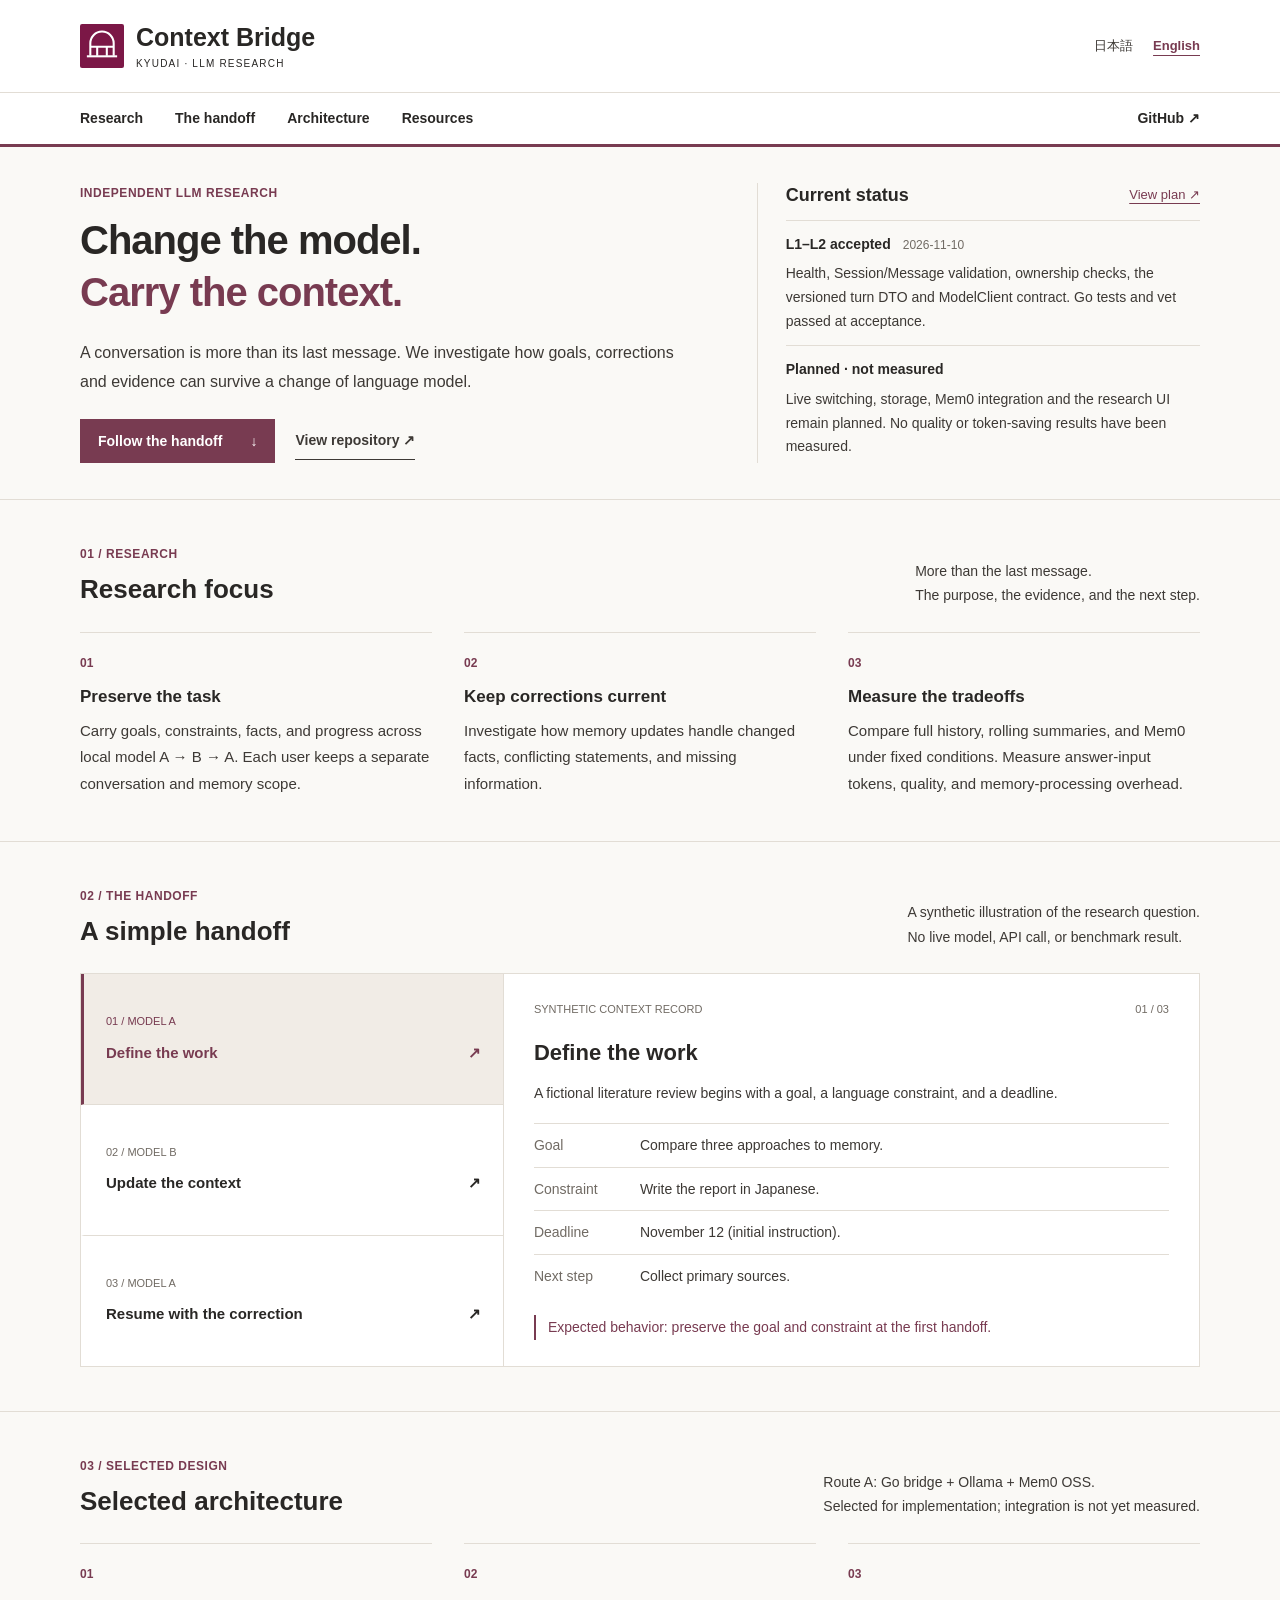
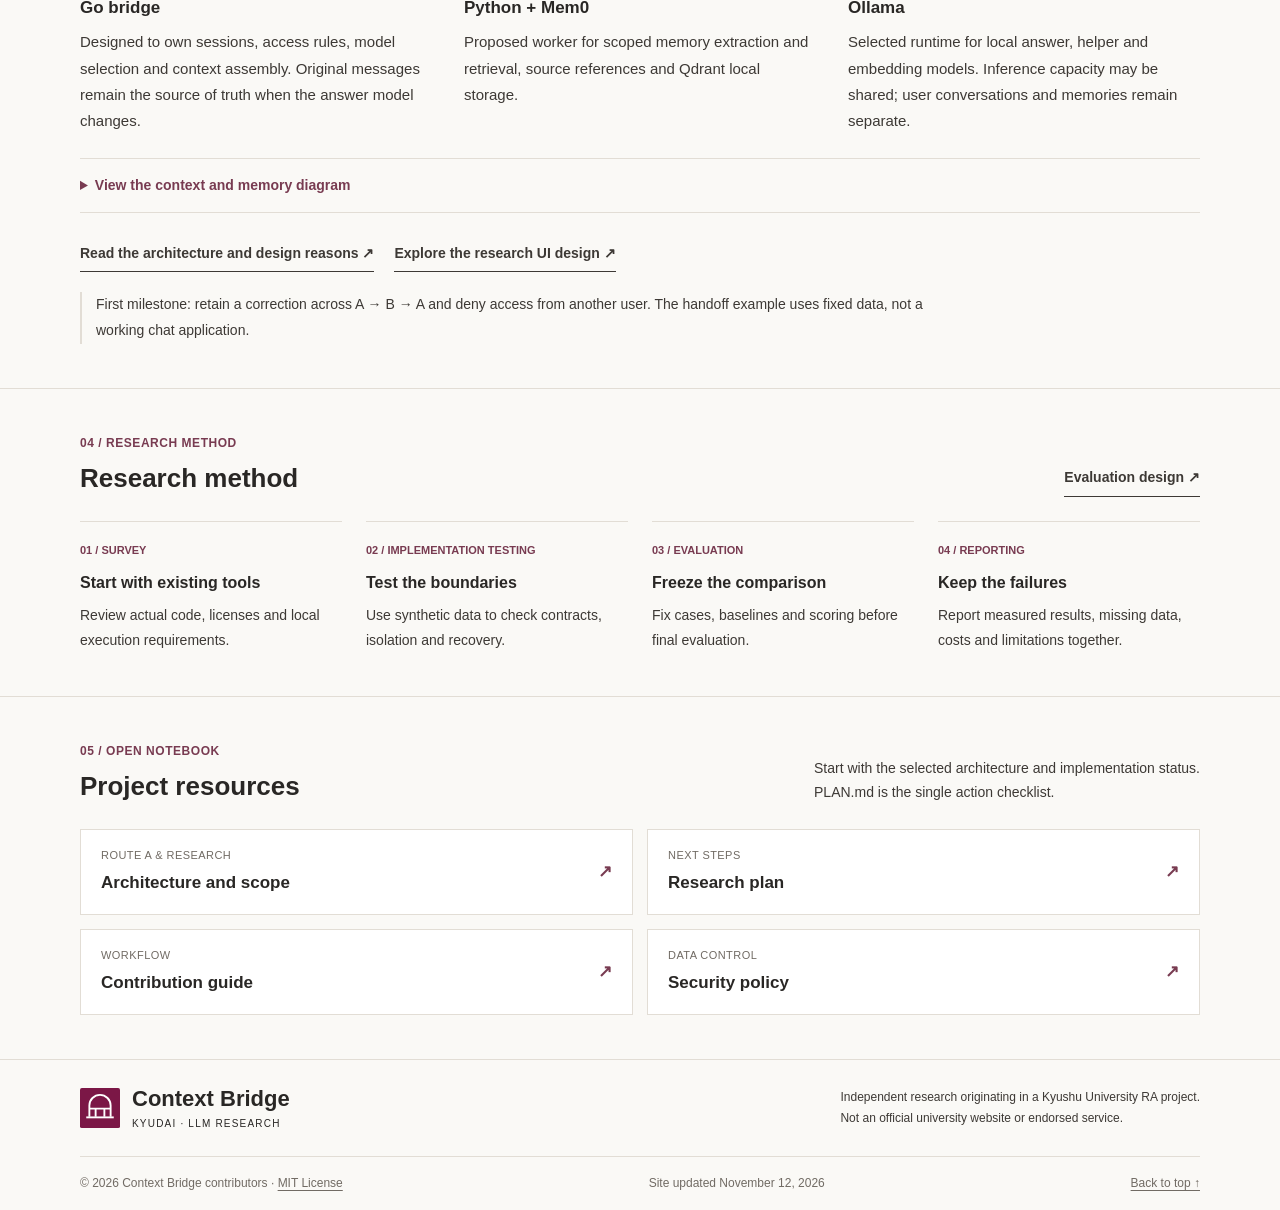
==== commit c39a3bf6: "Refine website with user-selected warm white palette" ====
--- a/website/index.html
+++ b/website/index.html
@@ -4,11 +4,11 @@
     <meta charset="utf-8">
     <meta name="viewport" content="width=device-width, initial-scale=1">
     <meta name="description" content="Route A selected: Go, Ollama and Mem0 OSS. An independent research prototype for context continuity across local language models.">
-    <meta name="theme-color" content="#ffffff">
+    <meta name="theme-color" content="#faf9f6">
     <meta name="color-scheme" content="light">
     <title>Kyudai LLM Context Bridge — Carry the context</title>
     <link rel="icon" href="assets/mark.svg" type="image/svg+xml">
-    <link rel="stylesheet" href="assets/style.css?v=20261112-neutral">
+    <link rel="stylesheet" href="assets/style.css?v=20261112-warm">
     <link rel="alternate" hreflang="ja" href="ja.html">
     <script src="assets/demo.js" defer></script>
   </head>
--- a/website/assets/style.css
+++ b/website/assets/style.css
@@ -1,23 +1,24 @@
-/* Neutral page colors sampled from the reference site; see docs/sources.md. */
+/* Independent warm palette with the user-selected canvas; see docs/design.md. */
 :root {
   color-scheme: only light;
-  --accent: #85023e;
-  --accent-dark: #63002e;
-  --heading: #000;
-  --text: #333;
-  --muted: #666;
+  --accent: #783b51;
+  --accent-dark: #5d2c3e;
+  --heading: #292725;
+  --text: #3d3935;
+  --muted: #716b64;
+  --canvas: #faf9f6;
   --surface: #fff;
-  --selected: #f5f5f5;
-  --line: #ddd;
+  --selected: #f1ece6;
+  --line: #e2ddd5;
   --font: Arial, Meiryo, "Hiragino Kaku Gothic ProN", sans-serif;
 }
 
 /* Canvas and typography */
 * { box-sizing: border-box; }
-html { background: var(--surface); scroll-behavior: smooth; scroll-padding-top: 20px; }
-body { margin: 0; background: var(--surface); color: var(--text); font: 15px/1.75 var(--font); }
+html { background: var(--canvas); scroll-behavior: smooth; scroll-padding-top: 20px; }
+body { margin: 0; background: var(--canvas); color: var(--text); font: 15px/1.75 var(--font); }
 html[lang=ja] { --font: Meiryo, "Hiragino Kaku Gothic ProN", Arial, sans-serif; }
-header, main, section, footer, aside { background: var(--surface); }
+main, section, footer, aside { background: var(--canvas); }
 a { color: inherit; text-decoration: none; }
 a:hover { color: var(--accent); }
 a:focus-visible, button:focus-visible, summary:focus-visible { outline: 3px solid var(--accent); outline-offset: 4px; }
@@ -39,7 +40,7 @@
 .text-link { display: inline-block; padding-block: 6px; border-bottom: 1px solid currentColor; font-size: 14px; font-weight: 700; }
 
 /* Header and project introduction */
-.masthead { border-bottom: 3px solid var(--accent); }
+.masthead { background: var(--surface); border-bottom: 3px solid var(--accent); }
 .header { display: flex; align-items: center; justify-content: space-between; gap: 24px; min-height: 92px; }
 .brand { display: inline-flex; align-items: center; gap: 12px; color: var(--heading); font: 700 25px/1.2 Arial, sans-serif; white-space: nowrap; }
 .brand img { flex: 0 0 auto; }
@@ -92,7 +93,7 @@
 .methods h3 { margin: 8px 0; font-size: 16px; }
 .methods p { font-size: 14px; }
 .resource-links { display: grid; grid-template-columns: repeat(2, minmax(0, 1fr)); gap: 14px; }
-.resource-links a { display: flex; align-items: center; justify-content: space-between; gap: 16px; border: 1px solid var(--line); padding: 16px 20px; color: var(--heading); font-size: 17px; font-weight: 700; }
+.resource-links a { display: flex; align-items: center; justify-content: space-between; gap: 16px; border: 1px solid var(--line); padding: 16px 20px; background: var(--surface); color: var(--heading); font-size: 17px; font-weight: 700; }
 .resource-links a:hover { border-color: var(--accent); color: var(--accent); }
 .resource-links small { display: block; margin-bottom: 3px; color: var(--muted); font-size: 11px; font-weight: 400; letter-spacing: .04em; }
 .resource-links a > span:last-child { color: var(--accent); }
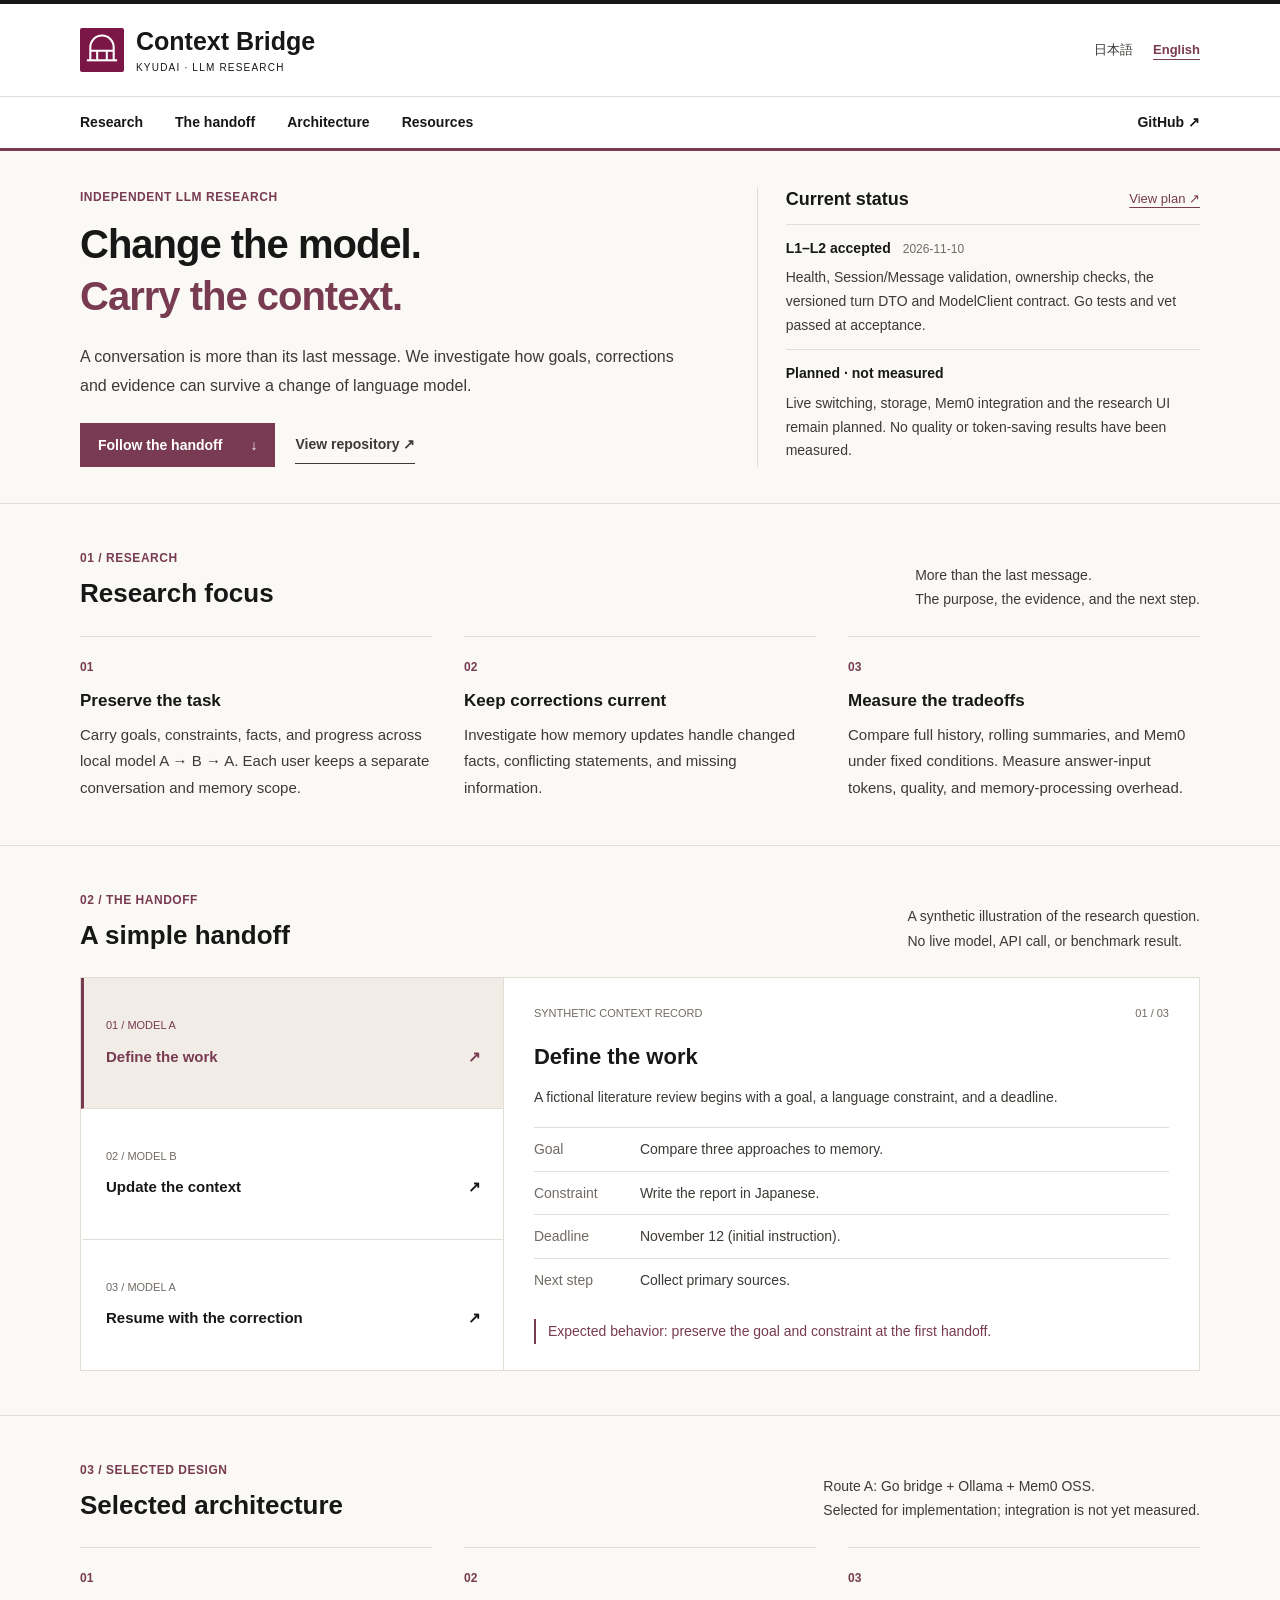
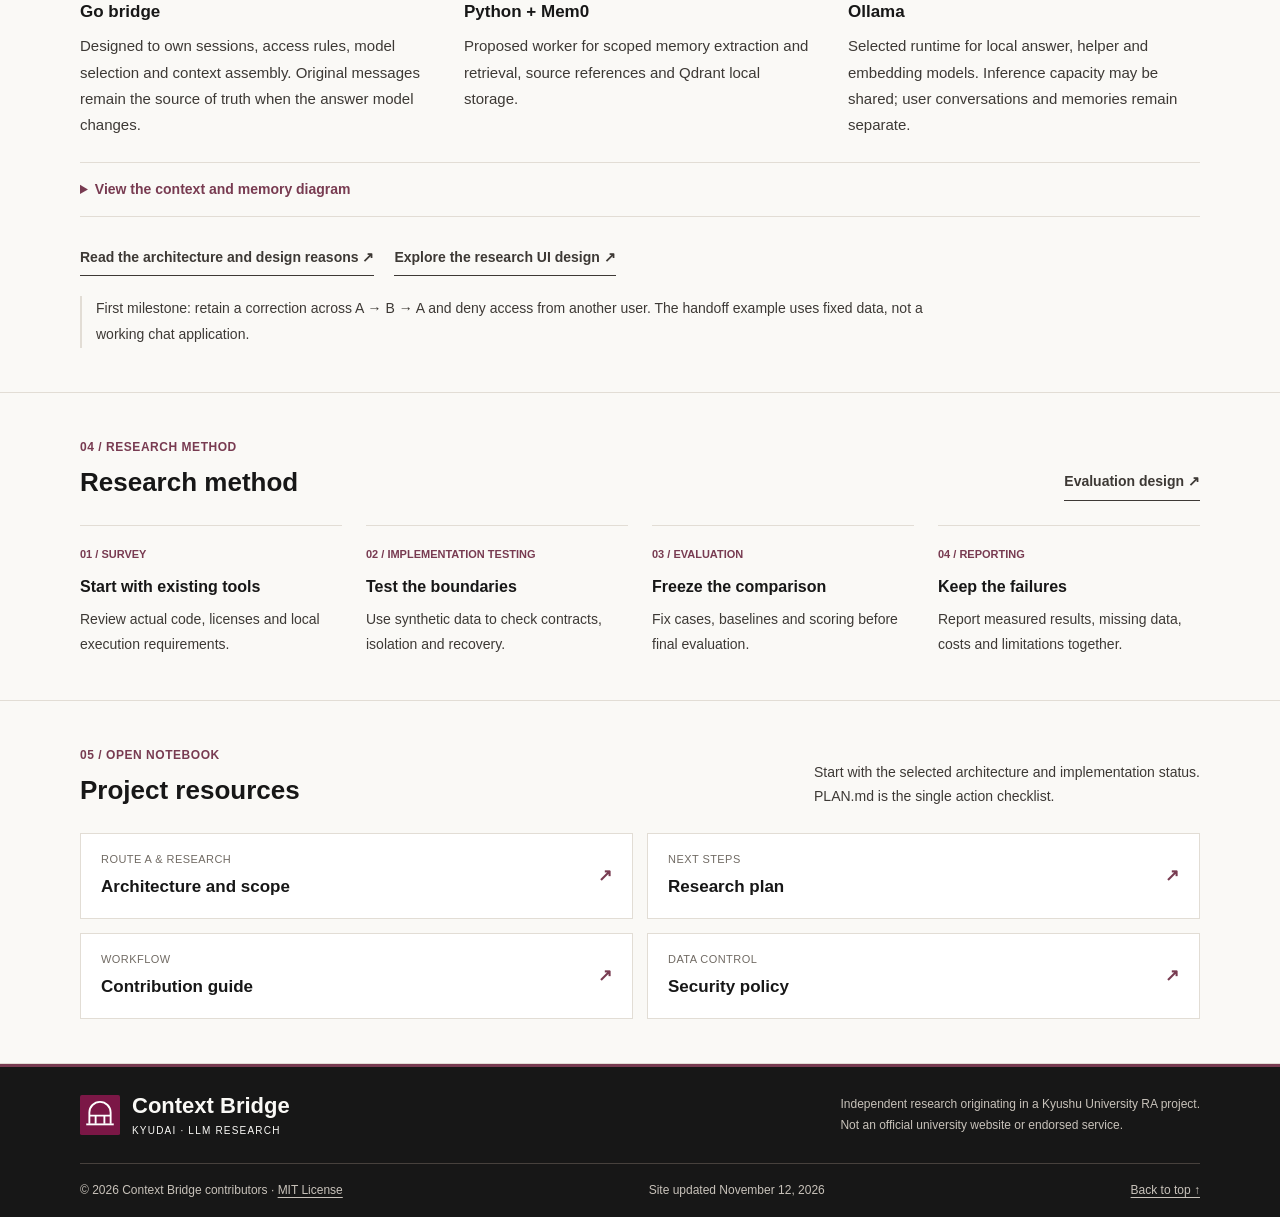
==== commit 059573b2: "Add restrained black accents to warm website palette" ====
--- a/website/index.html
+++ b/website/index.html
@@ -8,7 +8,7 @@
     <meta name="color-scheme" content="light">
     <title>Kyudai LLM Context Bridge — Carry the context</title>
     <link rel="icon" href="assets/mark.svg" type="image/svg+xml">
-    <link rel="stylesheet" href="assets/style.css?v=20261112-warm">
+    <link rel="stylesheet" href="assets/style.css?v=20261112-warm-ink">
     <link rel="alternate" hreflang="ja" href="ja.html">
     <script src="assets/demo.js" defer></script>
   </head>
@@ -223,15 +223,17 @@
         </div>
       </section>
     </main>
-    <footer class="wrap">
-      <div class="footer-top">
-        <a class="brand" href="index.html"><img src="assets/mark.svg" width="40" height="40" alt=""><span>Context Bridge<span class="brand-sub">KYUDAI · LLM RESEARCH</span></span></a>
-        <p>Independent research originating in a Kyushu University RA project.<br>Not an official university website or endorsed service.</p>
-      </div>
-      <div class="footer-bottom">
-        <span>© 2026 Context Bridge contributors · <a href="https://github.com/lorendw7/kyudai-llm-context-bridge/blob/main/LICENSE">MIT License</a></span>
-        <span>Site updated November 12, 2026</span>
-        <a href="#main">Back to top ↑</a>
+    <footer class="site-footer">
+      <div class="wrap">
+        <div class="footer-top">
+          <a class="brand" href="index.html"><img src="assets/mark.svg" width="40" height="40" alt=""><span>Context Bridge<span class="brand-sub">KYUDAI · LLM RESEARCH</span></span></a>
+          <p>Independent research originating in a Kyushu University RA project.<br>Not an official university website or endorsed service.</p>
+        </div>
+        <div class="footer-bottom">
+          <span>© 2026 Context Bridge contributors · <a href="https://github.com/lorendw7/kyudai-llm-context-bridge/blob/main/LICENSE">MIT License</a></span>
+          <span>Site updated November 12, 2026</span>
+          <a href="#main">Back to top ↑</a>
+        </div>
       </div>
     </footer>
   </body>
--- a/website/assets/style.css
+++ b/website/assets/style.css
@@ -3,7 +3,9 @@
   color-scheme: only light;
   --accent: #783b51;
   --accent-dark: #5d2c3e;
-  --heading: #292725;
+  --heading: #171717;
+  --footer-text: #c8c2ba;
+  --footer-line: #47413d;
   --text: #3d3935;
   --muted: #716b64;
   --canvas: #faf9f6;
@@ -40,7 +42,7 @@
 .text-link { display: inline-block; padding-block: 6px; border-bottom: 1px solid currentColor; font-size: 14px; font-weight: 700; }
 
 /* Header and project introduction */
-.masthead { background: var(--surface); border-bottom: 3px solid var(--accent); }
+.masthead { background: var(--surface); border-top: 4px solid var(--heading); border-bottom: 3px solid var(--accent); }
 .header { display: flex; align-items: center; justify-content: space-between; gap: 24px; min-height: 92px; }
 .brand { display: inline-flex; align-items: center; gap: 12px; color: var(--heading); font: 700 25px/1.2 Arial, sans-serif; white-space: nowrap; }
 .brand img { flex: 0 0 auto; }
@@ -121,10 +123,14 @@
 noscript p { margin-top: 18px; font-size: 14px; }
 
 /* Footer and accessibility */
+.site-footer { background: var(--heading); color: var(--canvas); border-top: 3px solid var(--accent); }
+.site-footer .brand { color: var(--canvas); }
+.site-footer a:hover { color: var(--surface); }
+.site-footer a:focus-visible { outline-color: var(--canvas); }
 .footer-top { display: flex; align-items: center; justify-content: space-between; gap: 28px; padding-block: 26px; }
 .footer-top .brand { font-size: 22px; }
-.footer-top p { max-width: 550px; font-size: 12px; }
-.footer-bottom { display: flex; justify-content: space-between; flex-wrap: wrap; gap: 8px 20px; border-top: 1px solid var(--line); padding-block: 16px; color: var(--muted); font-size: 12px; }
+.footer-top p { max-width: 550px; color: var(--footer-text); font-size: 12px; }
+.footer-bottom { display: flex; justify-content: space-between; flex-wrap: wrap; gap: 8px 20px; border-top: 1px solid var(--footer-line); padding-block: 16px; color: var(--footer-text); font-size: 12px; }
 .footer-bottom a { text-decoration: underline; text-underline-offset: 3px; }
 .skip { position: fixed; z-index: 10; top: -100px; left: 12px; padding: 12px; background: var(--surface); color: var(--accent); }
 .skip:focus { top: 12px; }
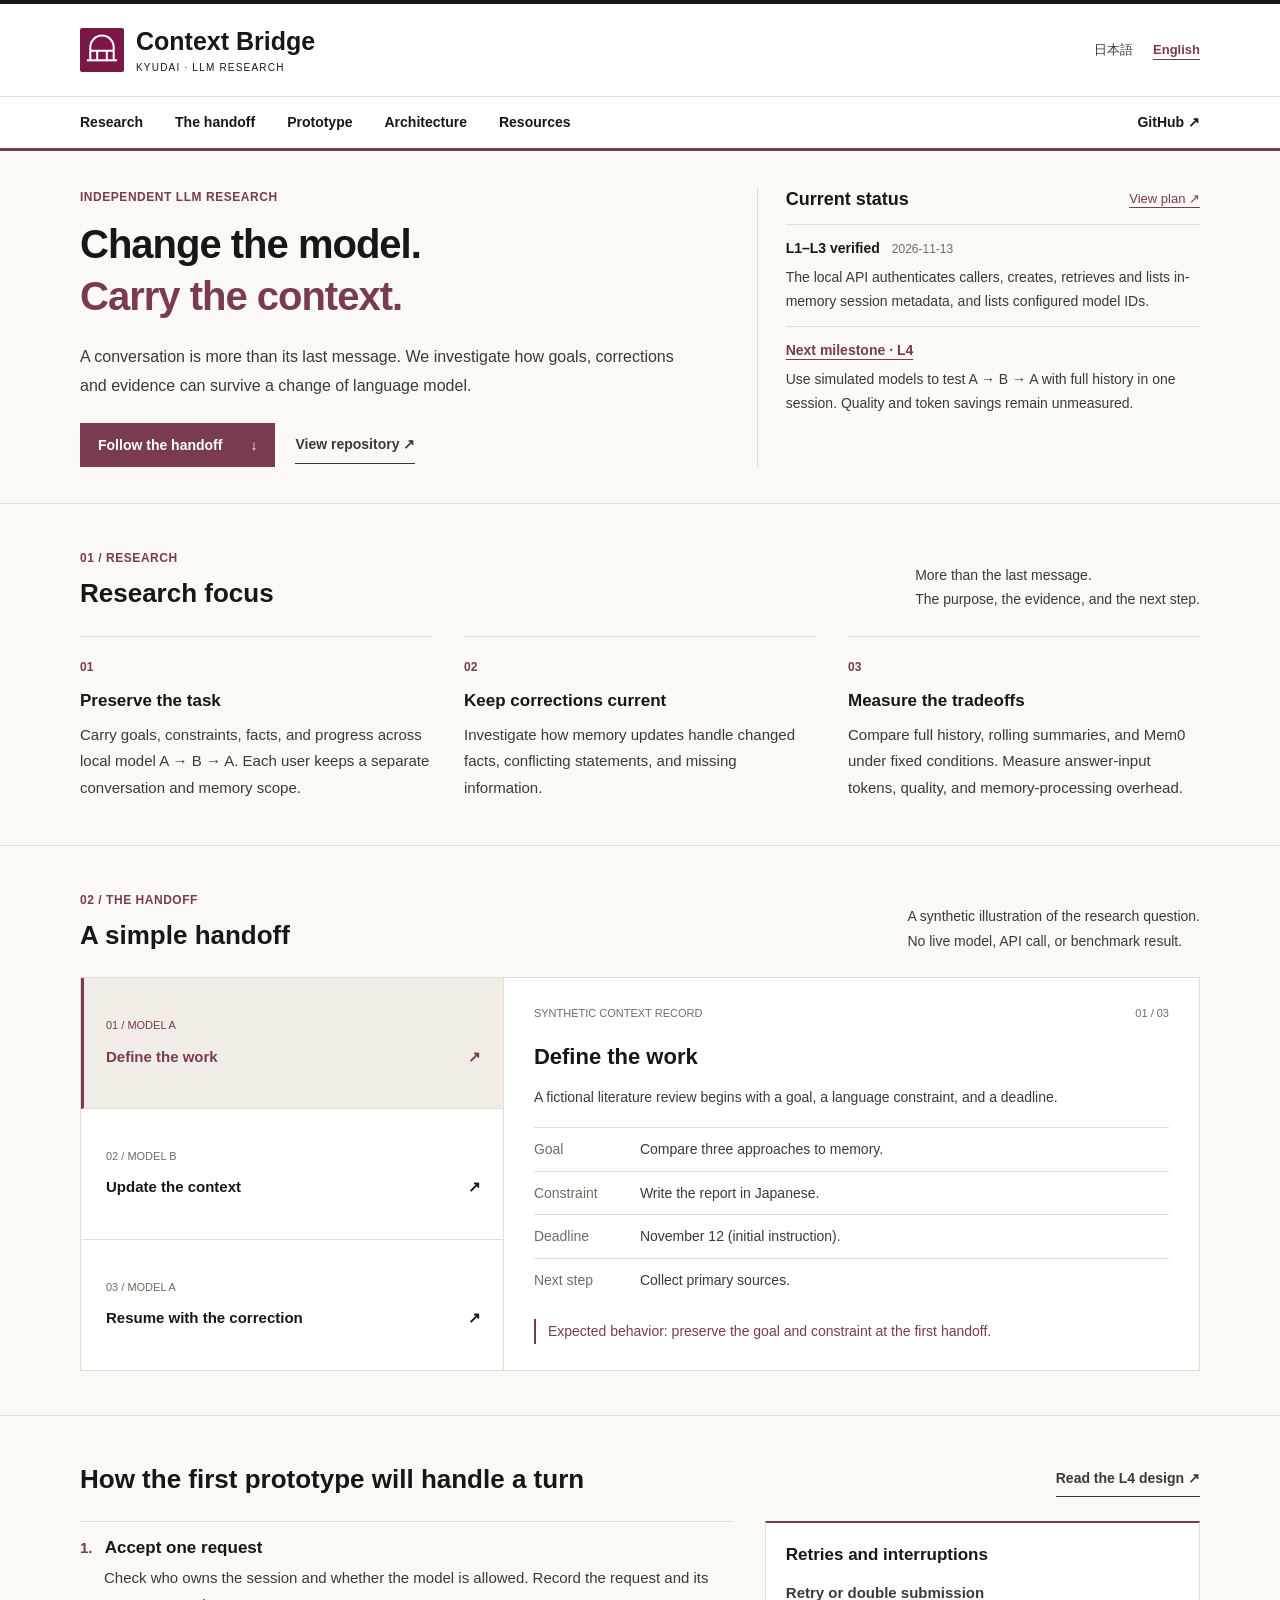
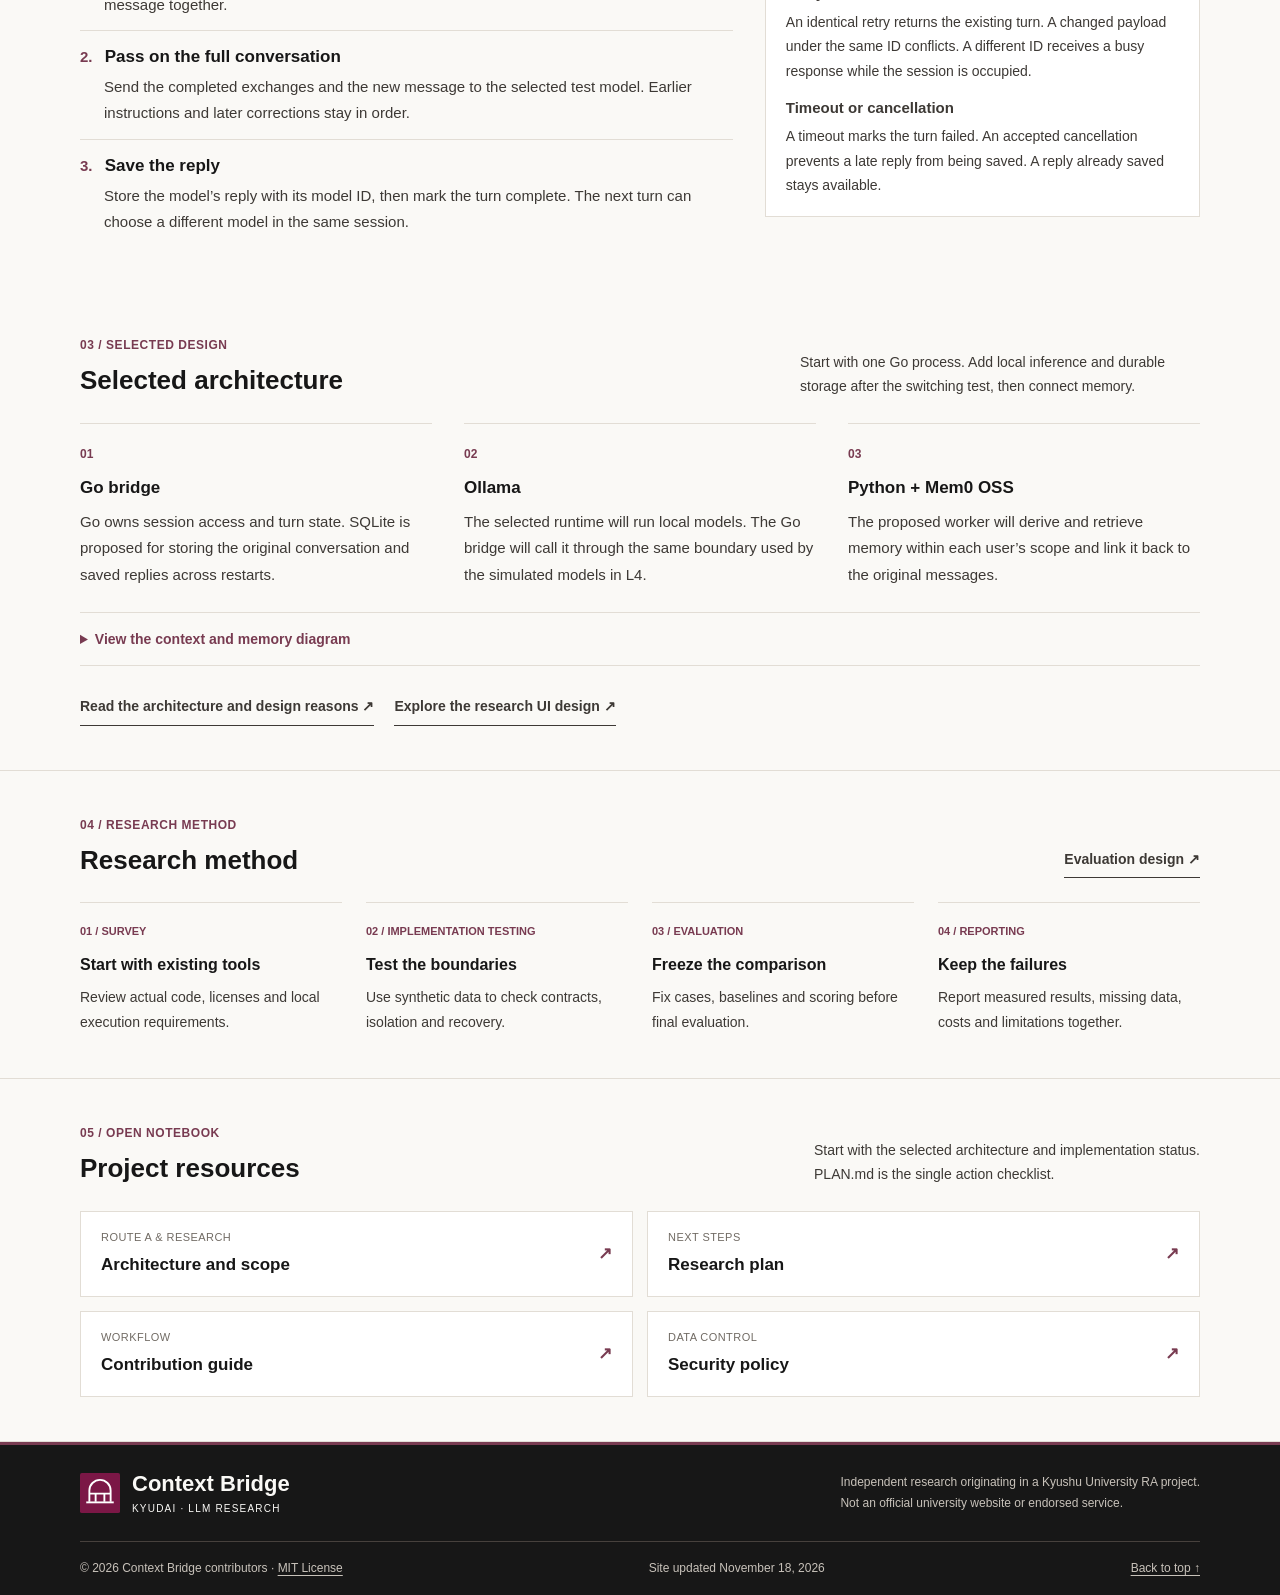
==== commit 2ef3e522: "Refine prototype architecture and update bilingual website" ====
--- a/website/index.html
+++ b/website/index.html
@@ -8,7 +8,7 @@
     <meta name="color-scheme" content="light">
     <title>Kyudai LLM Context Bridge — Carry the context</title>
     <link rel="icon" href="assets/mark.svg" type="image/svg+xml">
-    <link rel="stylesheet" href="assets/style.css?v=20261112-warm-ink">
+    <link rel="stylesheet" href="assets/style.css?v=20261118">
     <link rel="alternate" hreflang="ja" href="ja.html">
     <script src="assets/demo.js" defer></script>
   </head>
@@ -26,6 +26,7 @@
         <div class="wrap">
           <a href="#research">Research</a>
           <a href="#handoff">The handoff</a>
+          <a href="#prototype">Prototype</a>
           <a href="#architecture">Architecture</a>
           <a href="#resources">Resources</a>
           <a class="repository-link" href="https://github.com/lorendw7/kyudai-llm-context-bridge">GitHub <span aria-hidden="true">↗</span></a>
@@ -50,12 +51,12 @@
               <a href="https://github.com/lorendw7/kyudai-llm-context-bridge/blob/main/PLAN.md">View plan <span aria-hidden="true">↗</span></a>
             </div>
             <div class="status-item">
-              <h3>L1–L2 accepted <time datetime="2026-11-10">2026-11-10</time></h3>
-              <p>Health, Session/Message validation, ownership checks, the versioned turn DTO and ModelClient contract. Go tests and vet passed at acceptance.</p>
+              <h3>L1–L3 verified <time datetime="2026-11-13">2026-11-13</time></h3>
+              <p>The local API authenticates callers, creates, retrieves and lists in-memory session metadata, and lists configured model IDs.</p>
             </div>
             <div class="status-item">
-              <h3>Planned · not measured</h3>
-              <p>Live switching, storage, Mem0 integration and the research UI remain planned. No quality or token-saving results have been measured.</p>
+              <h3><a href="#prototype">Next milestone · L4</a></h3>
+              <p>Use simulated models to test A → B → A with full history in one session. Quality and token savings remain unmeasured.</p>
             </div>
           </aside>
         </div>
@@ -134,29 +135,60 @@
           </noscript>
         </div>
       </section>
+      <section id="prototype" class="section wrap">
+        <div class="section-heading">
+          <h2>How the first prototype will handle a turn</h2>
+          <a class="text-link" href="https://github.com/lorendw7/kyudai-llm-context-bridge/blob/main/docs/contracts.md#l4-turn-design">Read the L4 design <span aria-hidden="true">↗</span></a>
+        </div>
+        <div class="turn-design">
+          <ol class="turn-flow">
+            <li>
+              <h3>Accept one request</h3>
+              <p>Check who owns the session and whether the model is allowed. Record the request and its message together.</p>
+            </li>
+            <li>
+              <h3>Pass on the full conversation</h3>
+              <p>Send the completed exchanges and the new message to the selected test model. Earlier instructions and later corrections stay in order.</p>
+            </li>
+            <li>
+              <h3>Save the reply</h3>
+              <p>Store the model’s reply with its model ID, then mark the turn complete. The next turn can choose a different model in the same session.</p>
+            </li>
+          </ol>
+          <div class="turn-exceptions">
+            <h3>Retries and interruptions</h3>
+            <dl>
+              <dt>Retry or double submission</dt>
+              <dd>An identical retry returns the existing turn. A changed payload under the same ID conflicts. A different ID receives a busy response while the session is occupied.</dd>
+              <dt>Timeout or cancellation</dt>
+              <dd>A timeout marks the turn failed. An accepted cancellation prevents a late reply from being saved. A reply already saved stays available.</dd>
+            </dl>
+          </div>
+        </div>
+      </section>
       <section id="architecture" class="section wrap">
         <div class="section-heading">
           <div>
             <p class="eyebrow">03 / SELECTED DESIGN</p>
             <h2>Selected architecture</h2>
           </div>
-          <p>Route A: Go bridge + Ollama + Mem0 OSS.<br>Selected for implementation; integration is not yet measured.</p>
+          <p>Start with one Go process. Add local inference and durable storage after the switching test, then connect memory.</p>
         </div>
         <div class="research-grid">
           <article>
             <span class="number">01</span>
             <h3>Go bridge</h3>
-            <p>Designed to own sessions, access rules, model selection and context assembly. Original messages remain the source of truth when the answer model changes.</p>
+            <p>Go owns session access and turn state. SQLite is proposed for storing the original conversation and saved replies across restarts.</p>
           </article>
           <article>
             <span class="number">02</span>
-            <h3>Python + Mem0</h3>
-            <p>Proposed worker for scoped memory extraction and retrieval, source references and Qdrant local storage.</p>
+            <h3>Ollama</h3>
+            <p>The selected runtime will run local models. The Go bridge will call it through the same boundary used by the simulated models in L4.</p>
           </article>
           <article>
             <span class="number">03</span>
-            <h3>Ollama</h3>
-            <p>Selected runtime for local answer, helper and embedding models. Inference capacity may be shared; user conversations and memories remain separate.</p>
+            <h3>Python + Mem0 OSS</h3>
+            <p>The proposed worker will derive and retrieve memory within each user’s scope and link it back to the original messages.</p>
           </article>
         </div>
         <details class="diagram">
@@ -170,7 +202,6 @@
           <a class="text-link" href="https://github.com/lorendw7/kyudai-llm-context-bridge/blob/main/docs/architecture.md">Read the architecture and design reasons <span aria-hidden="true">↗</span></a>
           <a class="text-link" href="https://github.com/lorendw7/kyudai-llm-context-bridge/blob/main/docs/ui.md">Explore the research UI design <span aria-hidden="true">↗</span></a>
         </div>
-        <p class="lead">First milestone: retain a correction across A → B → A and deny access from another user. The handoff example uses fixed data, not a working chat application.</p>
       </section>
       <section class="method-section" id="approach">
         <div class="wrap">
@@ -231,7 +262,7 @@
         </div>
         <div class="footer-bottom">
           <span>© 2026 Context Bridge contributors · <a href="https://github.com/lorendw7/kyudai-llm-context-bridge/blob/main/LICENSE">MIT License</a></span>
-          <span>Site updated November 12, 2026</span>
+          <span>Site updated <time datetime="2026-11-18">November 18, 2026</time></span>
           <a href="#main">Back to top ↑</a>
         </div>
       </div>
--- a/website/assets/style.css
+++ b/website/assets/style.css
@@ -65,6 +65,7 @@
 .status-item { border-top: 1px solid var(--line); padding-top: 12px; margin-top: 12px; }
 .status-heading + .status-item { margin-top: 0; }
 .status-item h3 { display: flex; flex-wrap: wrap; align-items: baseline; gap: 4px 12px; font-size: 14px; }
+.status-item a { color: var(--accent); text-decoration: underline; text-underline-offset: 4px; }
 .status-item time { color: var(--muted); font-size: 12px; font-weight: 400; }
 .status-item p { margin-top: 7px; font-size: 14px; line-height: 1.7; }
 
@@ -88,7 +89,16 @@
 .architecture-figure img { width: 100%; height: auto; }
 .architecture-figure figcaption { display: flex; justify-content: space-between; gap: 18px; border-top: 1px solid var(--line); padding: 14px 18px; font-size: 13px; }
 .architecture-figure figcaption a { flex-shrink: 0; color: var(--accent); text-decoration: underline; text-underline-offset: 4px; }
-#architecture > .lead { max-width: 850px; padding-left: 14px; border-left: 2px solid var(--line); font-size: 14px; }
+.turn-design { display: grid; grid-template-columns: minmax(0, 1.5fr) minmax(0, 1fr); gap: 32px; }
+.turn-flow { margin: 0; padding: 0; list-style-position: inside; }
+.turn-flow li { border-top: 1px solid var(--line); padding: 12px 0; }
+.turn-flow li::marker { color: var(--accent); font-weight: 700; }
+.turn-flow h3 { display: inline; margin-left: 8px; }
+.turn-flow p { margin: 4px 0 0 24px; }
+.turn-exceptions { align-self: start; border: 1px solid var(--line); border-top: 2px solid var(--accent); padding: 18px 20px; background: var(--surface); }
+.turn-exceptions dl { margin: 0; }
+.turn-exceptions dt { margin-top: 12px; font-weight: 700; }
+.turn-exceptions dd { margin: 3px 0 0; font-size: 14px; }
 .methods { display: grid; grid-template-columns: repeat(4, minmax(0, 1fr)); gap: 24px; margin: 0; padding: 0; list-style: none; }
 .methods li { border-top: 1px solid var(--line); padding-top: 14px; }
 .methods li > span { color: var(--accent); font-size: 11px; font-weight: 700; }
@@ -163,6 +173,7 @@
   .research-grid article { display: grid; grid-template-columns: 30px minmax(0, 1fr); gap: 6px 10px; }
   .research-grid h3 { margin: 0; }
   .research-grid p { grid-column: 2; }
+  .turn-design { grid-template-columns: 1fr; gap: 16px; }
   .demo { grid-template-columns: 1fr; }
   .steps button { padding: 16px 20px; }
   .context-sheet { border-left: 0; border-top: 1px solid var(--line); padding: 22px 20px; }
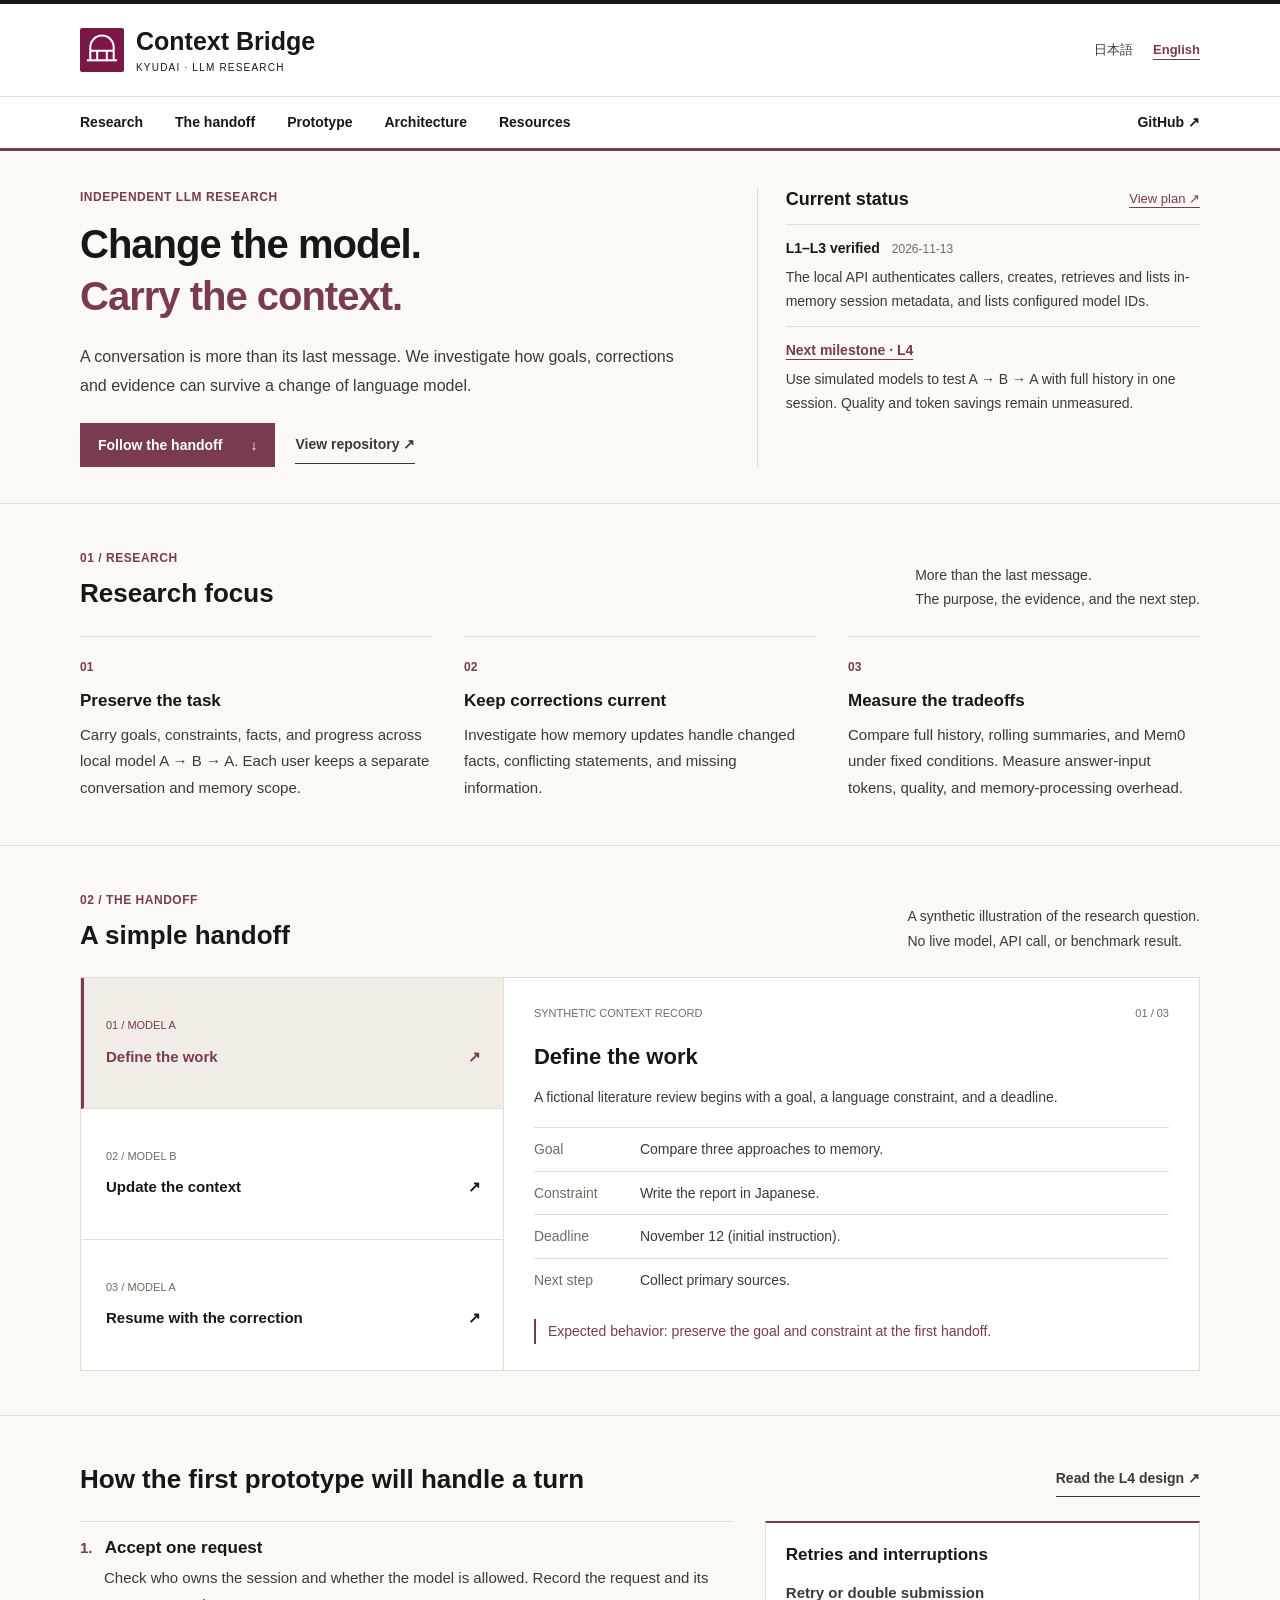
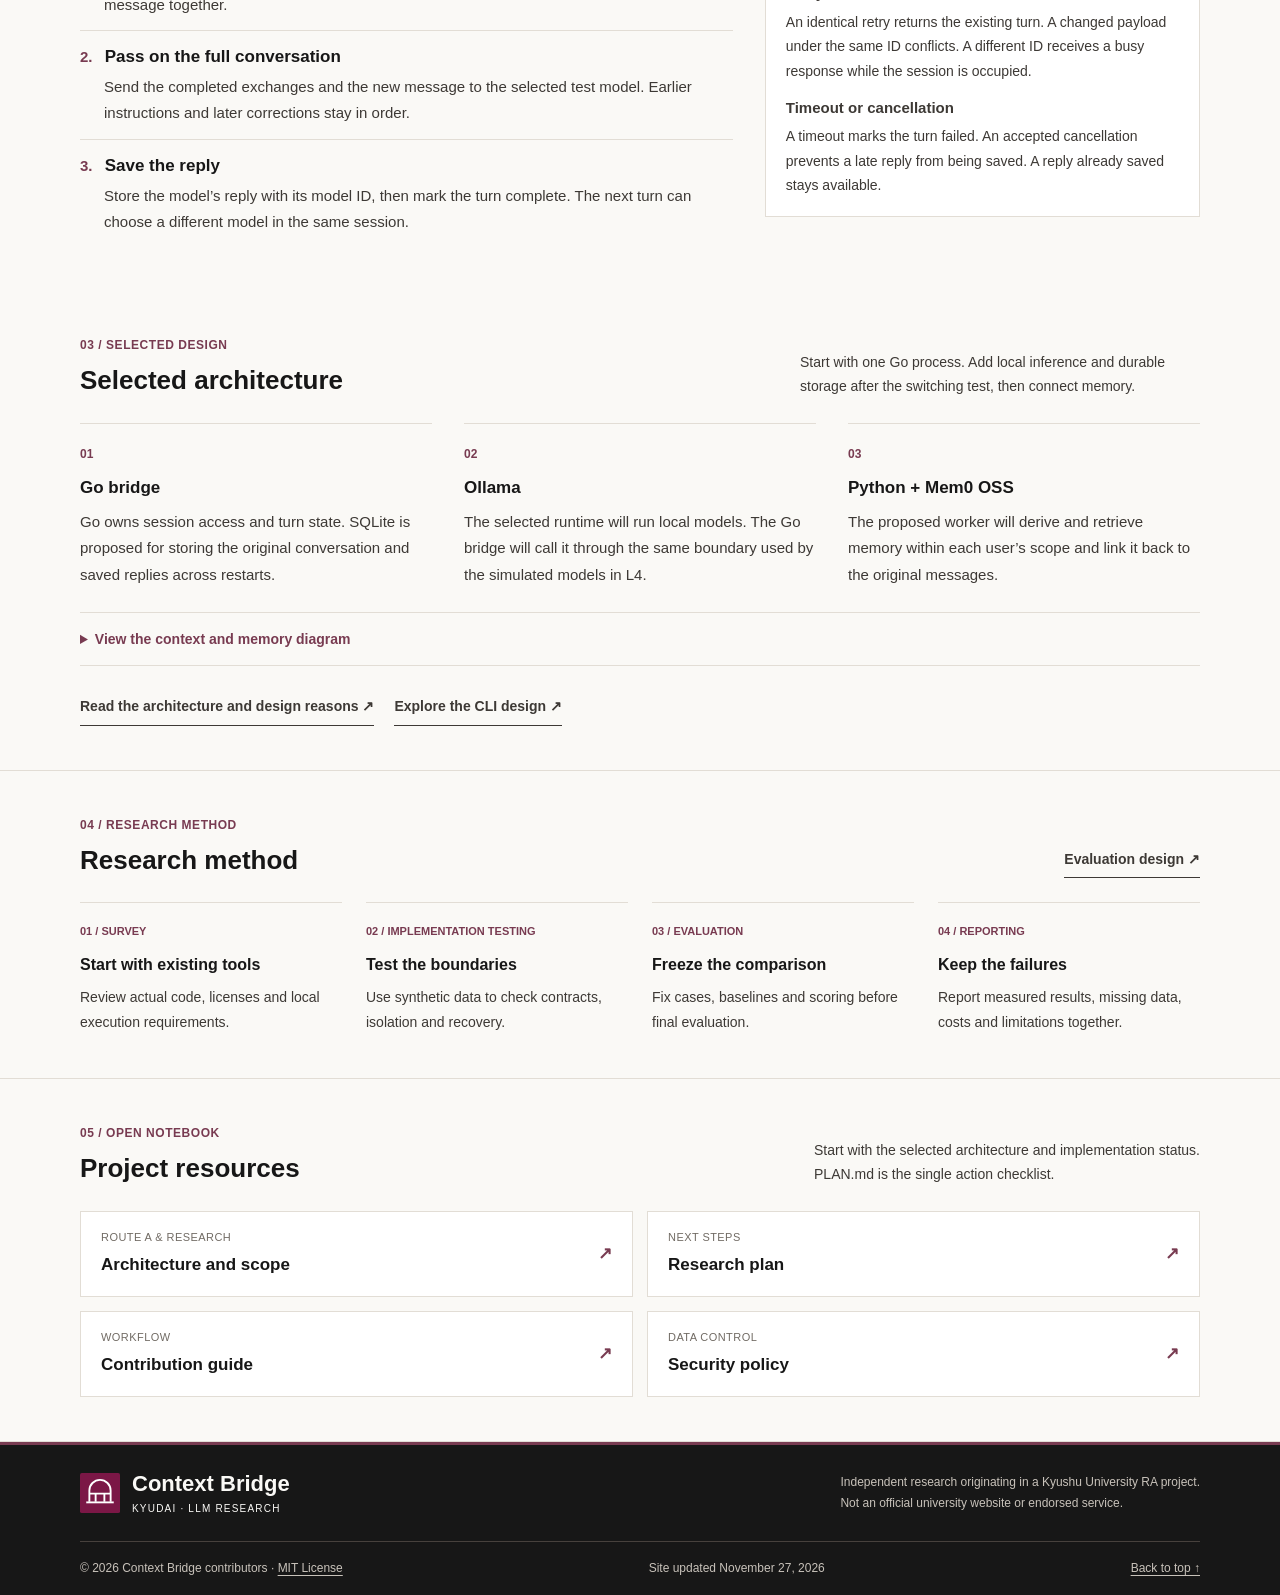
==== commit d1bd4ab7: "Replan around a CLI and withdraw the research UI The supervisor's requirement, as reported by the us" ====
--- a/website/index.html
+++ b/website/index.html
@@ -200,7 +200,7 @@
         </details>
         <div class="actions">
           <a class="text-link" href="https://github.com/lorendw7/kyudai-llm-context-bridge/blob/main/docs/architecture.md">Read the architecture and design reasons <span aria-hidden="true">↗</span></a>
-          <a class="text-link" href="https://github.com/lorendw7/kyudai-llm-context-bridge/blob/main/docs/ui.md">Explore the research UI design <span aria-hidden="true">↗</span></a>
+          <a class="text-link" href="https://github.com/lorendw7/kyudai-llm-context-bridge/blob/main/docs/cli.md">Explore the CLI design <span aria-hidden="true">↗</span></a>
         </div>
       </section>
       <section class="method-section" id="approach">
@@ -262,7 +262,7 @@
         </div>
         <div class="footer-bottom">
           <span>© 2026 Context Bridge contributors · <a href="https://github.com/lorendw7/kyudai-llm-context-bridge/blob/main/LICENSE">MIT License</a></span>
-          <span>Site updated <time datetime="2026-11-18">November 18, 2026</time></span>
+          <span>Site updated <time datetime="2026-11-27">November 27, 2026</time></span>
           <a href="#main">Back to top ↑</a>
         </div>
       </div>
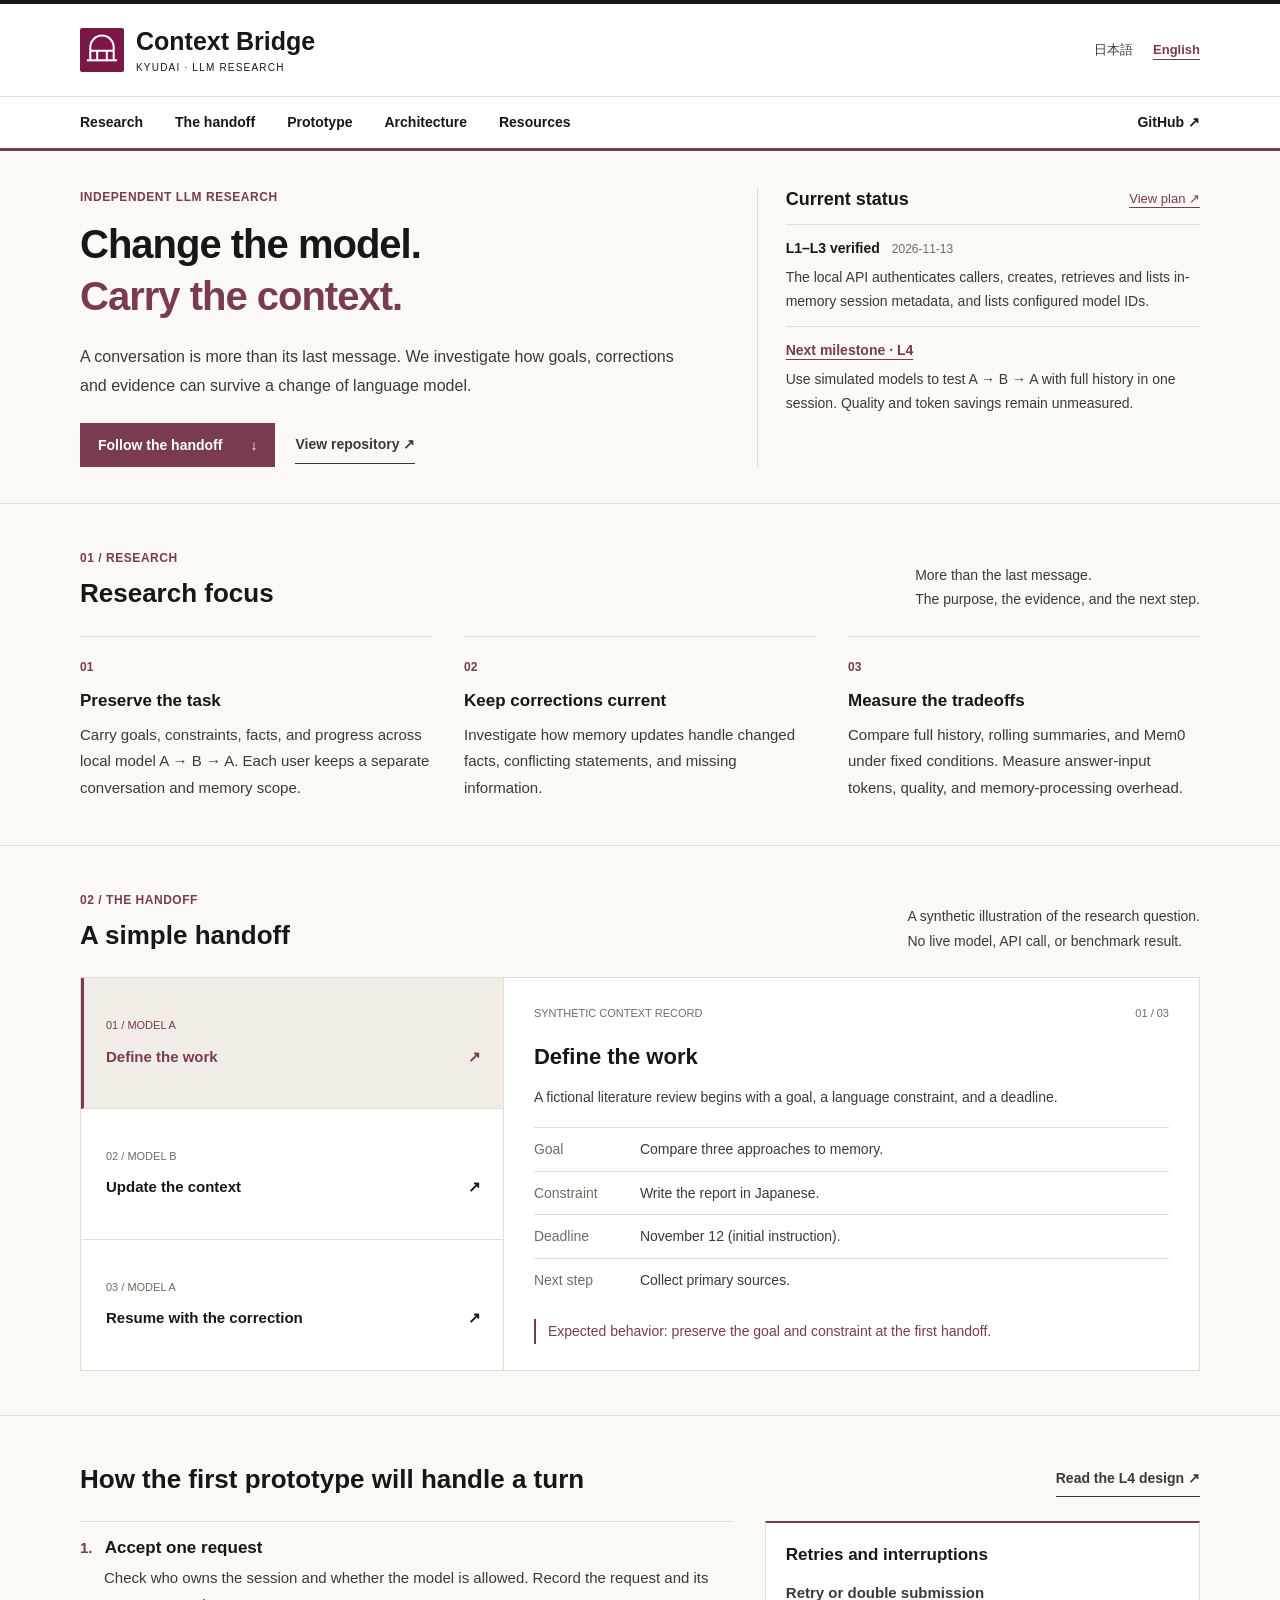
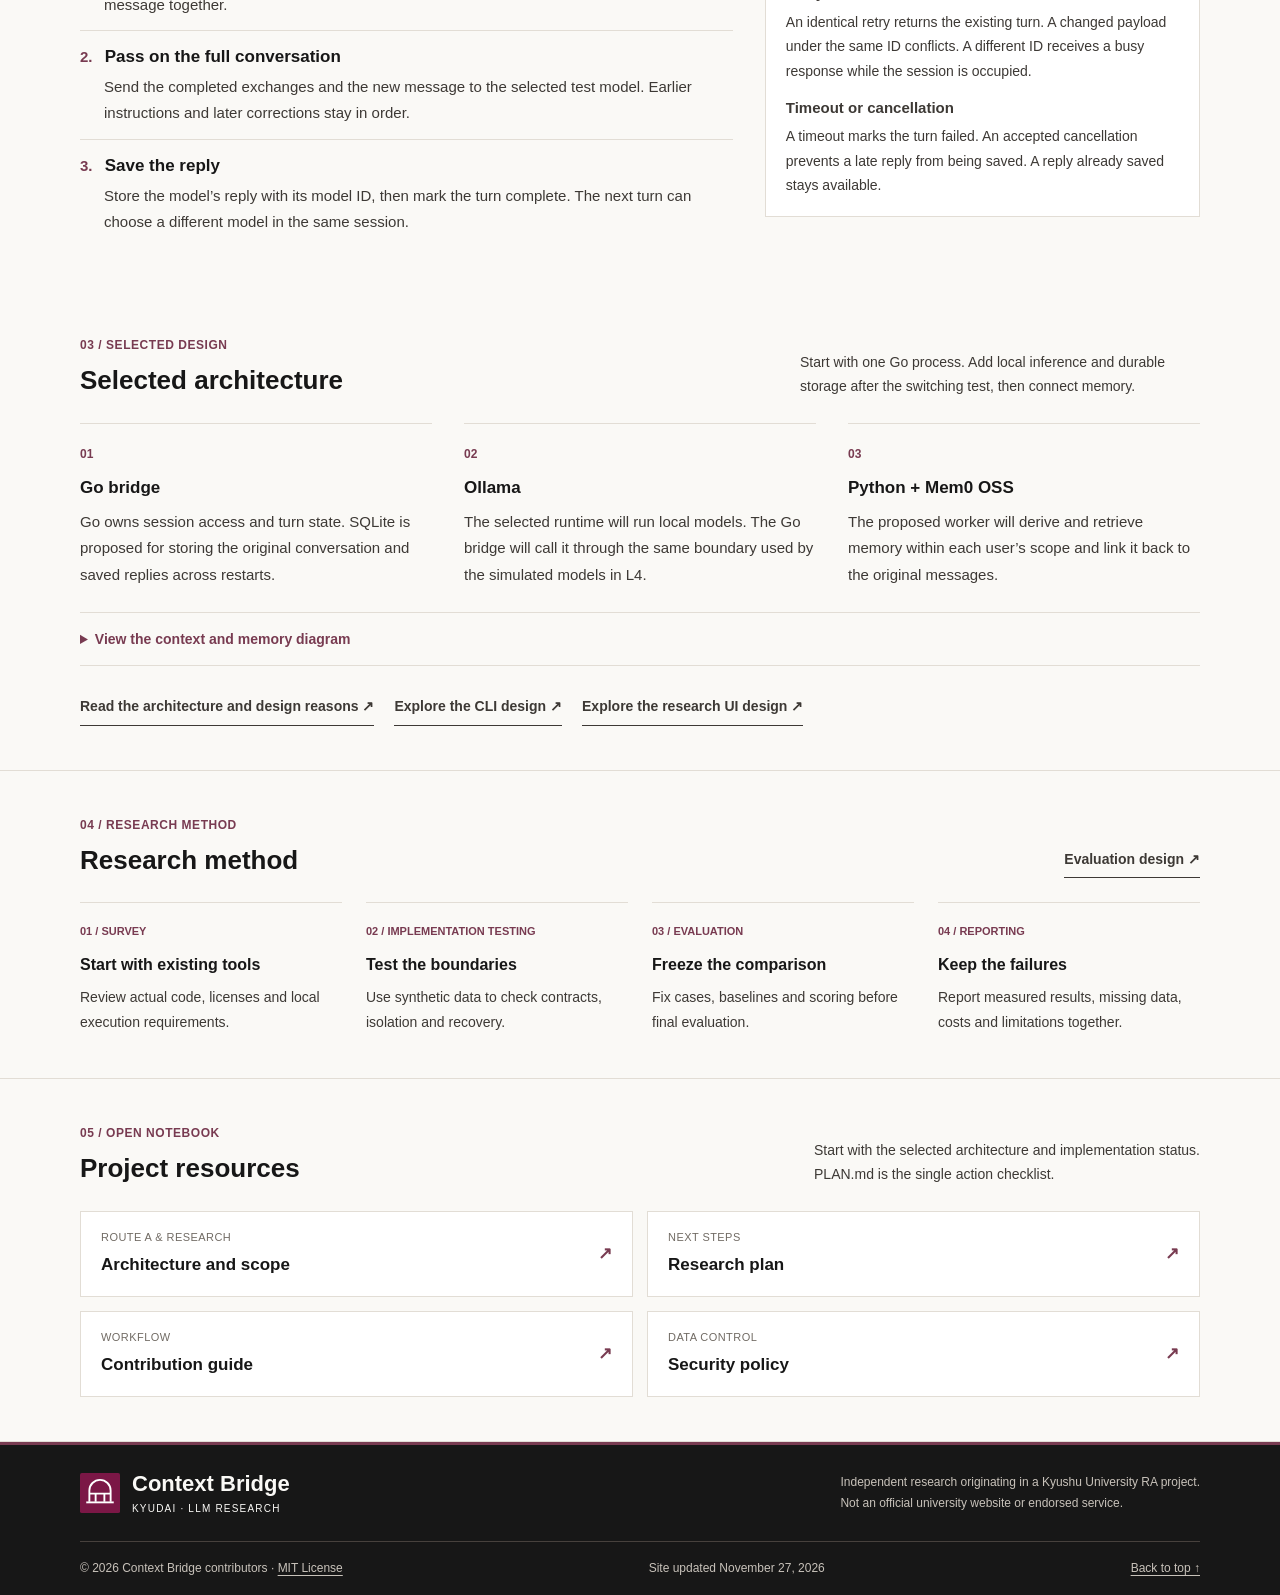
==== commit 09c64af6: "Verify through the CLI first, defer the UI and add a security track The user corrected the superviso" ====
--- a/website/index.html
+++ b/website/index.html
@@ -201,6 +201,7 @@
         <div class="actions">
           <a class="text-link" href="https://github.com/lorendw7/kyudai-llm-context-bridge/blob/main/docs/architecture.md">Read the architecture and design reasons <span aria-hidden="true">↗</span></a>
           <a class="text-link" href="https://github.com/lorendw7/kyudai-llm-context-bridge/blob/main/docs/cli.md">Explore the CLI design <span aria-hidden="true">↗</span></a>
+          <a class="text-link" href="https://github.com/lorendw7/kyudai-llm-context-bridge/blob/main/docs/ui.md">Explore the research UI design <span aria-hidden="true">↗</span></a>
         </div>
       </section>
       <section class="method-section" id="approach">
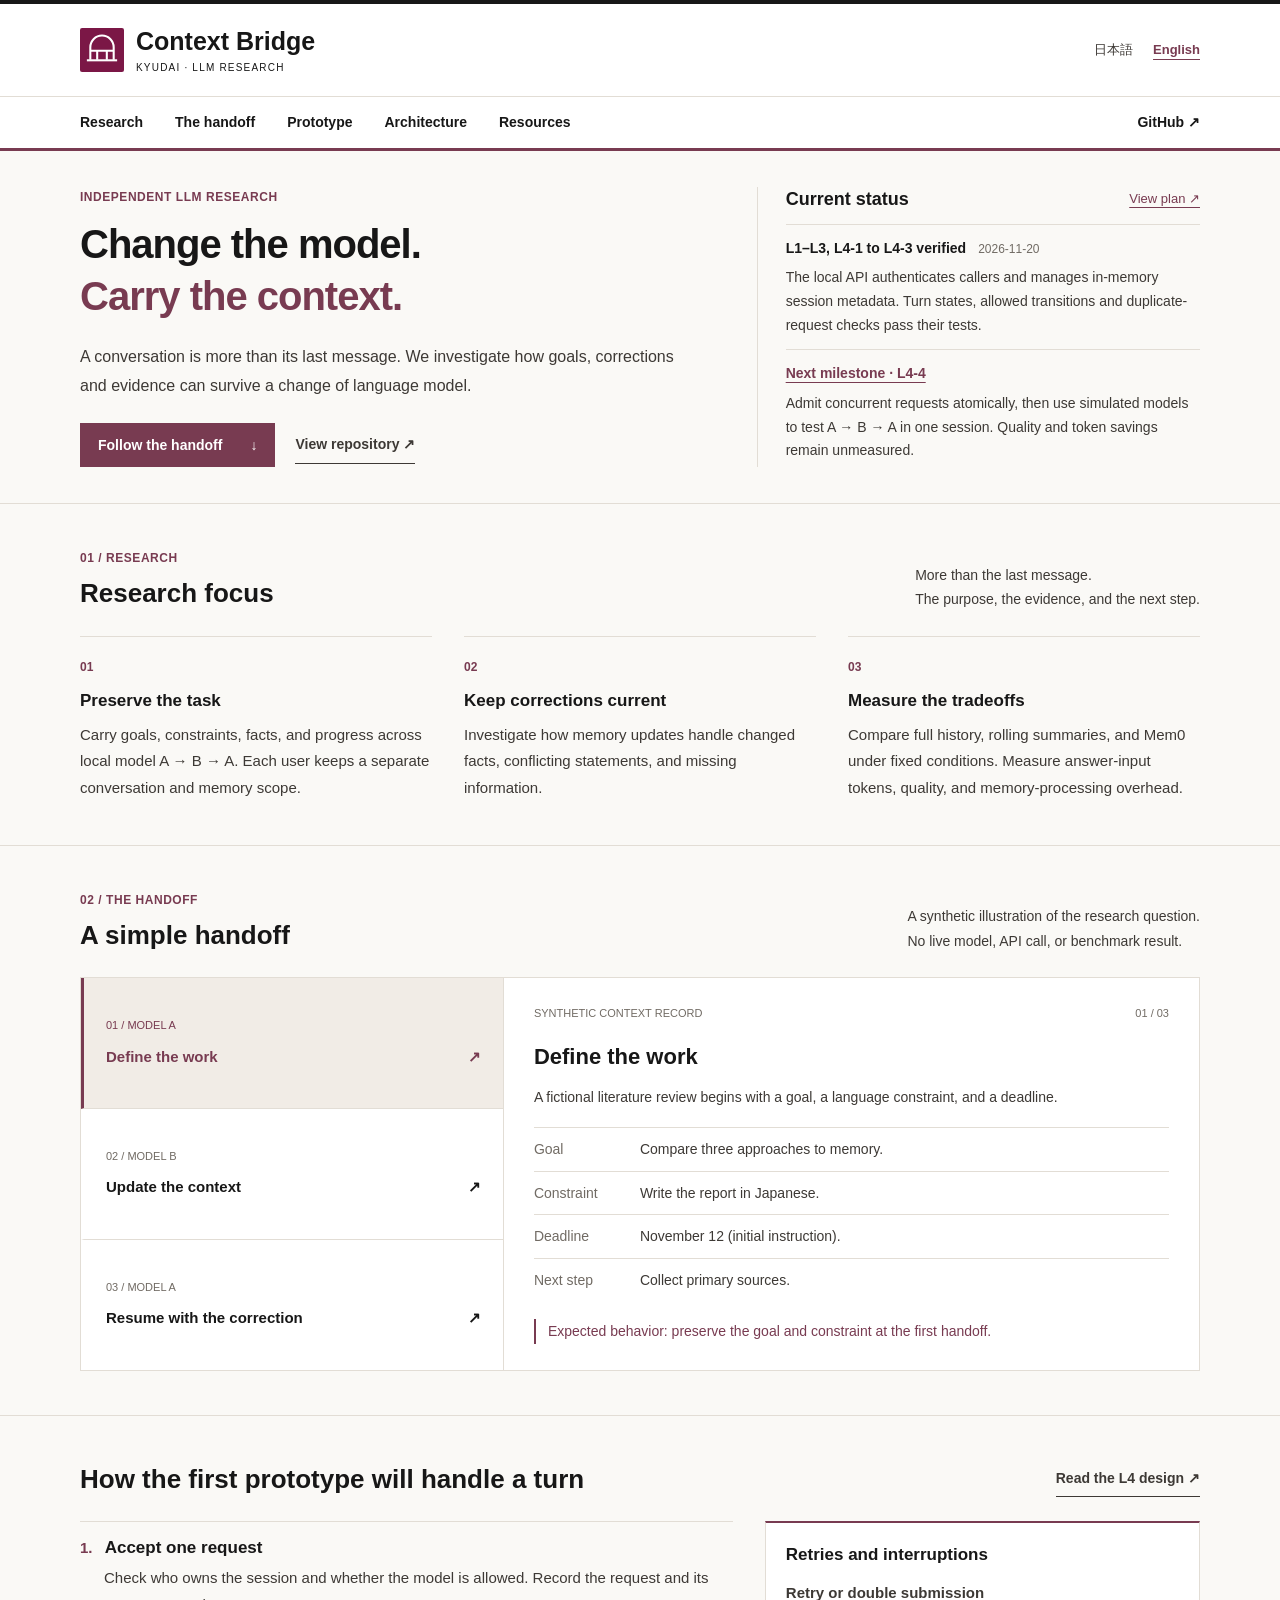
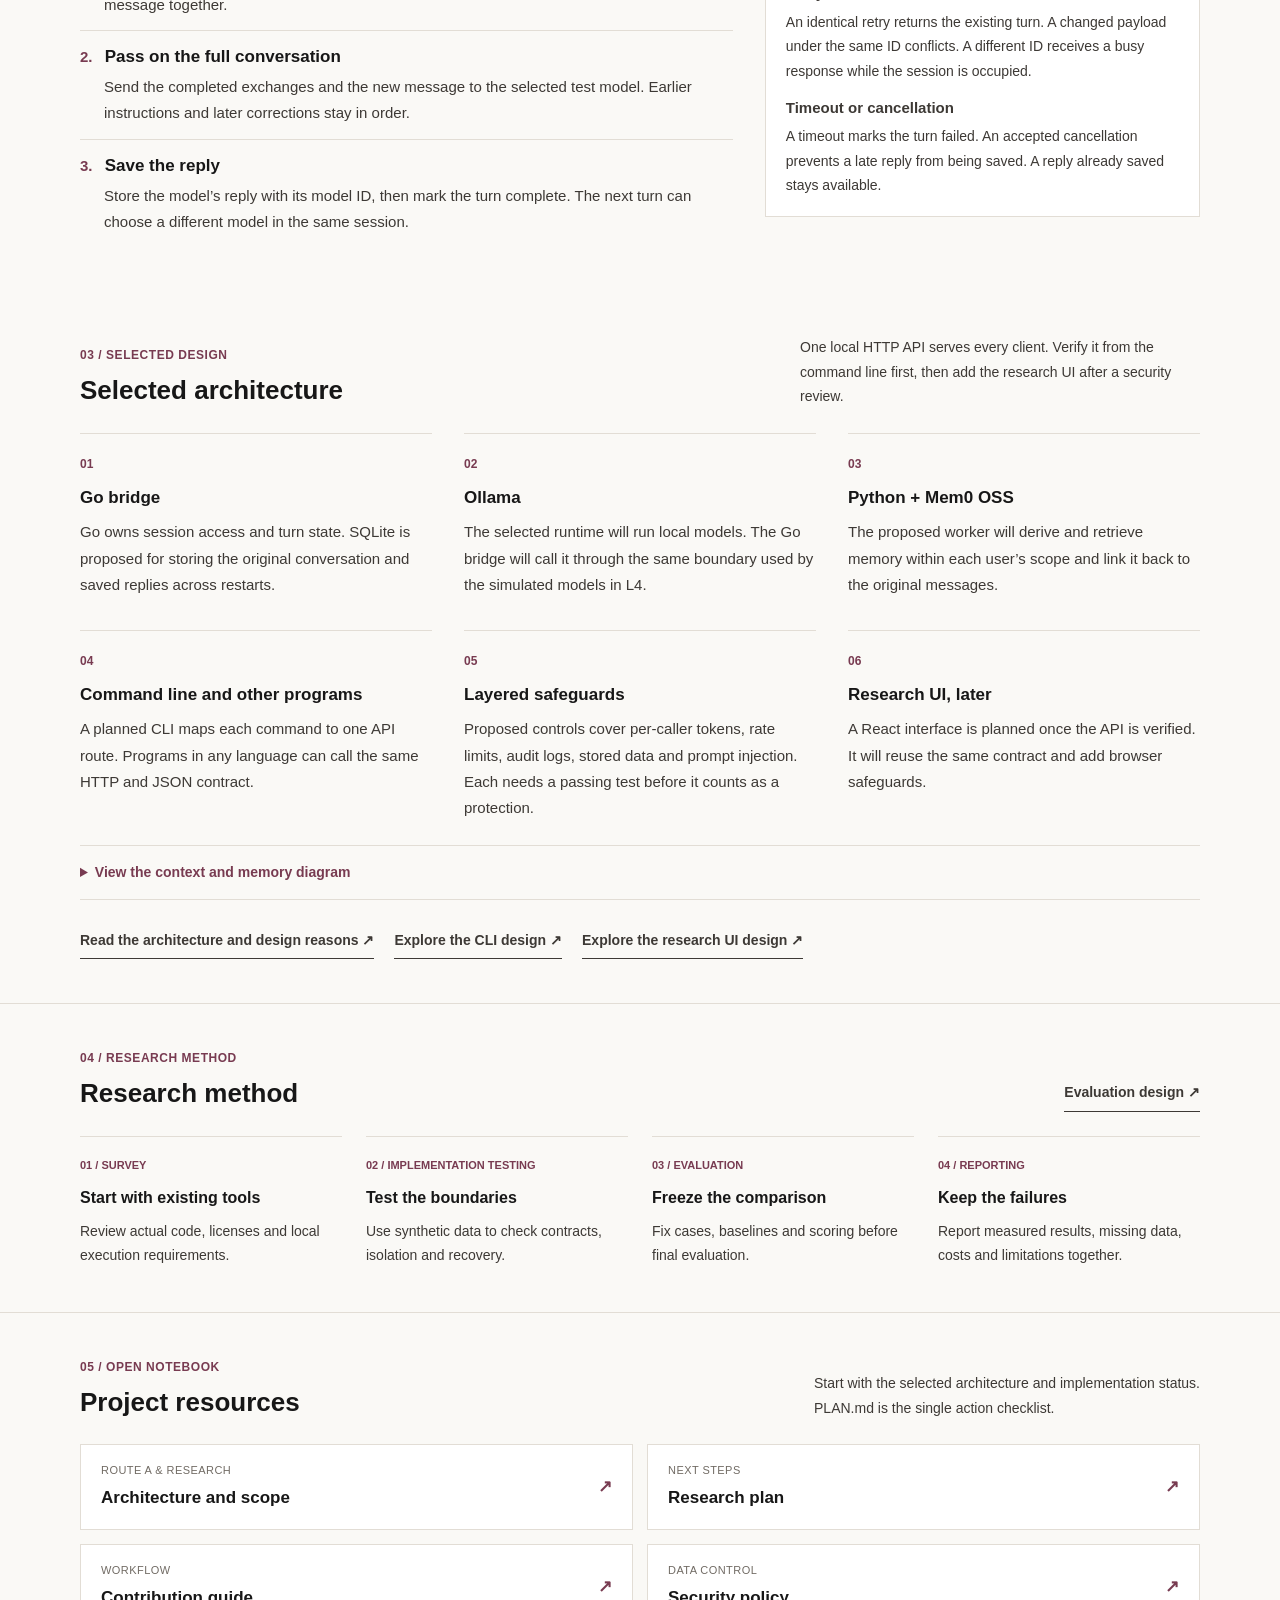
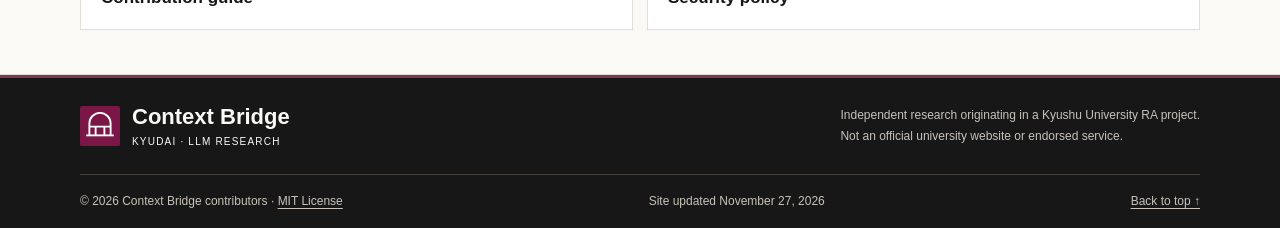
==== commit 001764f0: "Reorganize authorship around core knowledge and update the website - The user writes the first insta" ====
--- a/website/index.html
+++ b/website/index.html
@@ -51,12 +51,12 @@
               <a href="https://github.com/lorendw7/kyudai-llm-context-bridge/blob/main/PLAN.md">View plan <span aria-hidden="true">↗</span></a>
             </div>
             <div class="status-item">
-              <h3>L1–L3 verified <time datetime="2026-11-13">2026-11-13</time></h3>
-              <p>The local API authenticates callers, creates, retrieves and lists in-memory session metadata, and lists configured model IDs.</p>
+              <h3>L1–L3, L4-1 to L4-3 verified <time datetime="2026-11-20">2026-11-20</time></h3>
+              <p>The local API authenticates callers and manages in-memory session metadata. Turn states, allowed transitions and duplicate-request checks pass their tests.</p>
             </div>
             <div class="status-item">
-              <h3><a href="#prototype">Next milestone · L4</a></h3>
-              <p>Use simulated models to test A → B → A with full history in one session. Quality and token savings remain unmeasured.</p>
+              <h3><a href="#prototype">Next milestone · L4-4</a></h3>
+              <p>Admit concurrent requests atomically, then use simulated models to test A → B → A in one session. Quality and token savings remain unmeasured.</p>
             </div>
           </aside>
         </div>
@@ -172,7 +172,7 @@
             <p class="eyebrow">03 / SELECTED DESIGN</p>
             <h2>Selected architecture</h2>
           </div>
-          <p>Start with one Go process. Add local inference and durable storage after the switching test, then connect memory.</p>
+          <p>One local HTTP API serves every client. Verify it from the command line first, then add the research UI after a security review.</p>
         </div>
         <div class="research-grid">
           <article>
@@ -189,6 +189,21 @@
             <span class="number">03</span>
             <h3>Python + Mem0 OSS</h3>
             <p>The proposed worker will derive and retrieve memory within each user’s scope and link it back to the original messages.</p>
+          </article>
+          <article>
+            <span class="number">04</span>
+            <h3>Command line and other programs</h3>
+            <p>A planned CLI maps each command to one API route. Programs in any language can call the same HTTP and JSON contract.</p>
+          </article>
+          <article>
+            <span class="number">05</span>
+            <h3>Layered safeguards</h3>
+            <p>Proposed controls cover per-caller tokens, rate limits, audit logs, stored data and prompt injection. Each needs a passing test before it counts as a protection.</p>
+          </article>
+          <article>
+            <span class="number">06</span>
+            <h3>Research UI, later</h3>
+            <p>A React interface is planned once the API is verified. It will reuse the same contract and add browser safeguards.</p>
           </article>
         </div>
         <details class="diagram">
